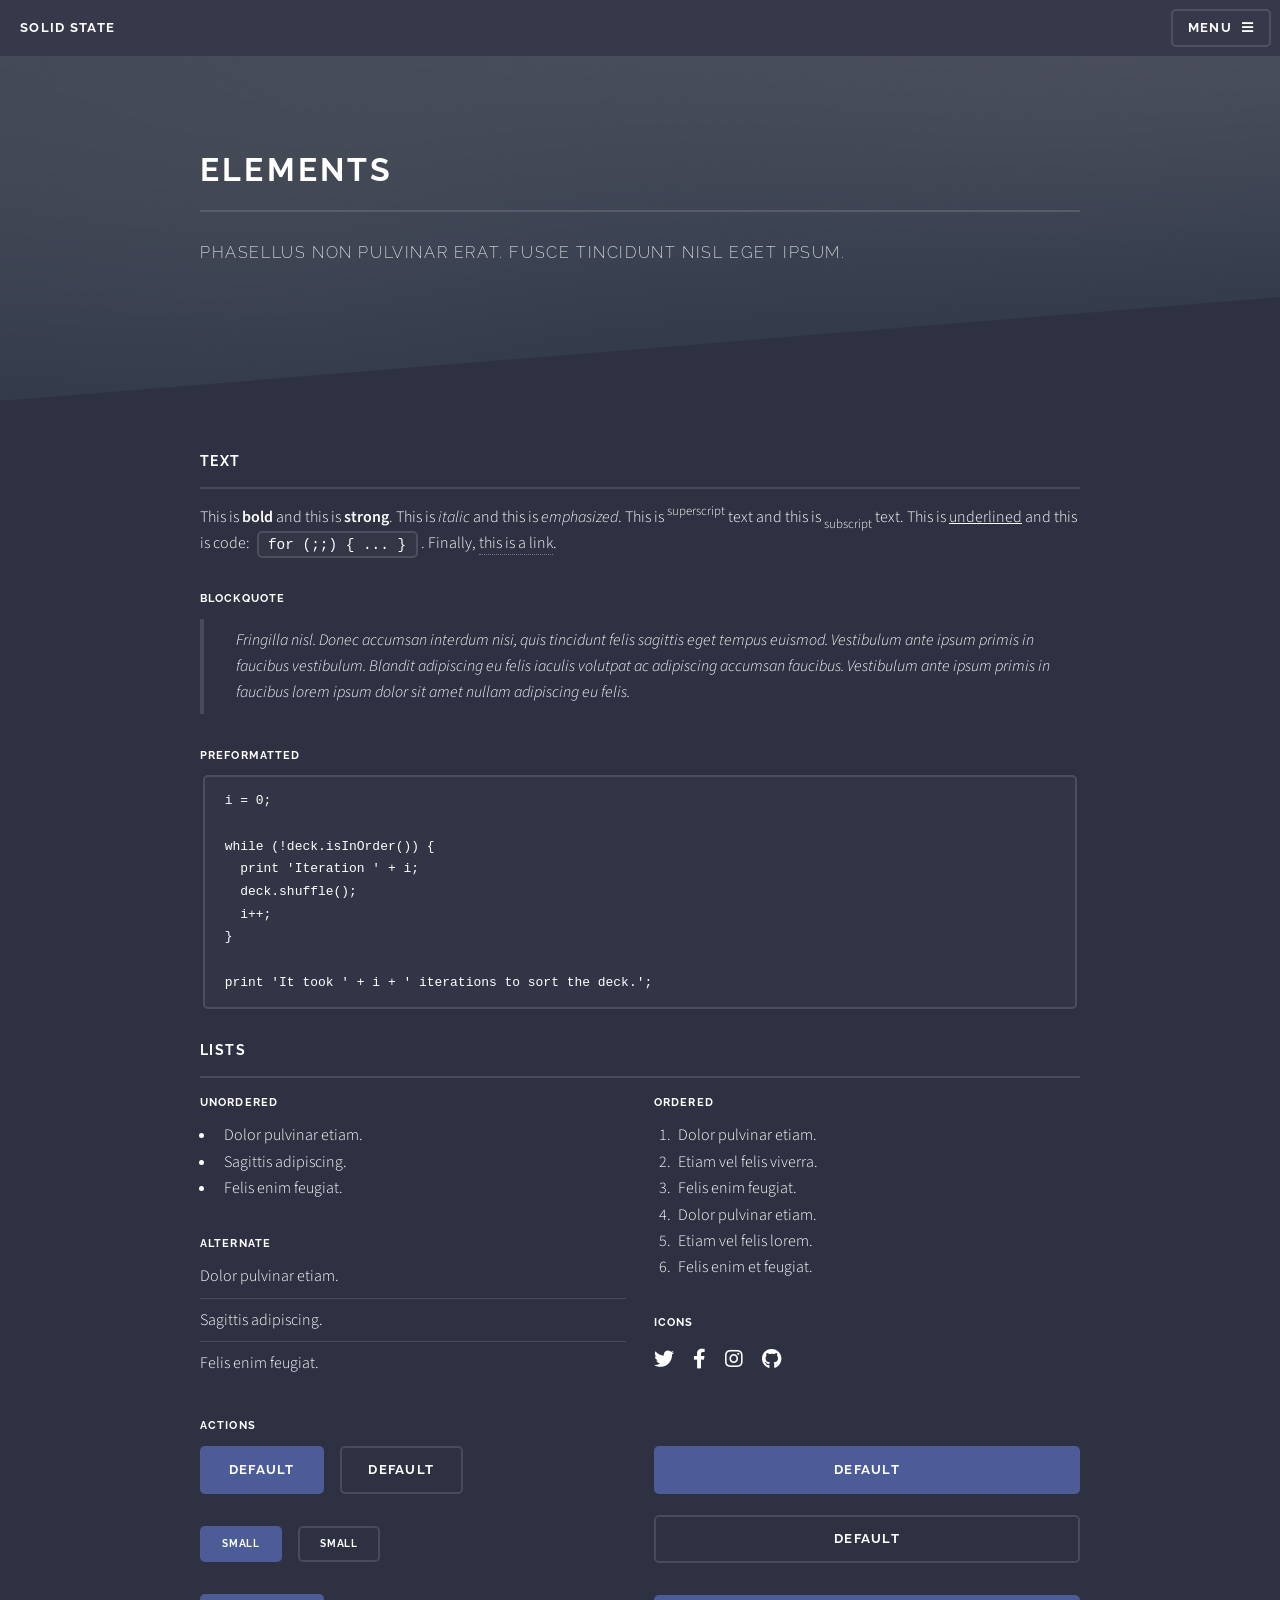
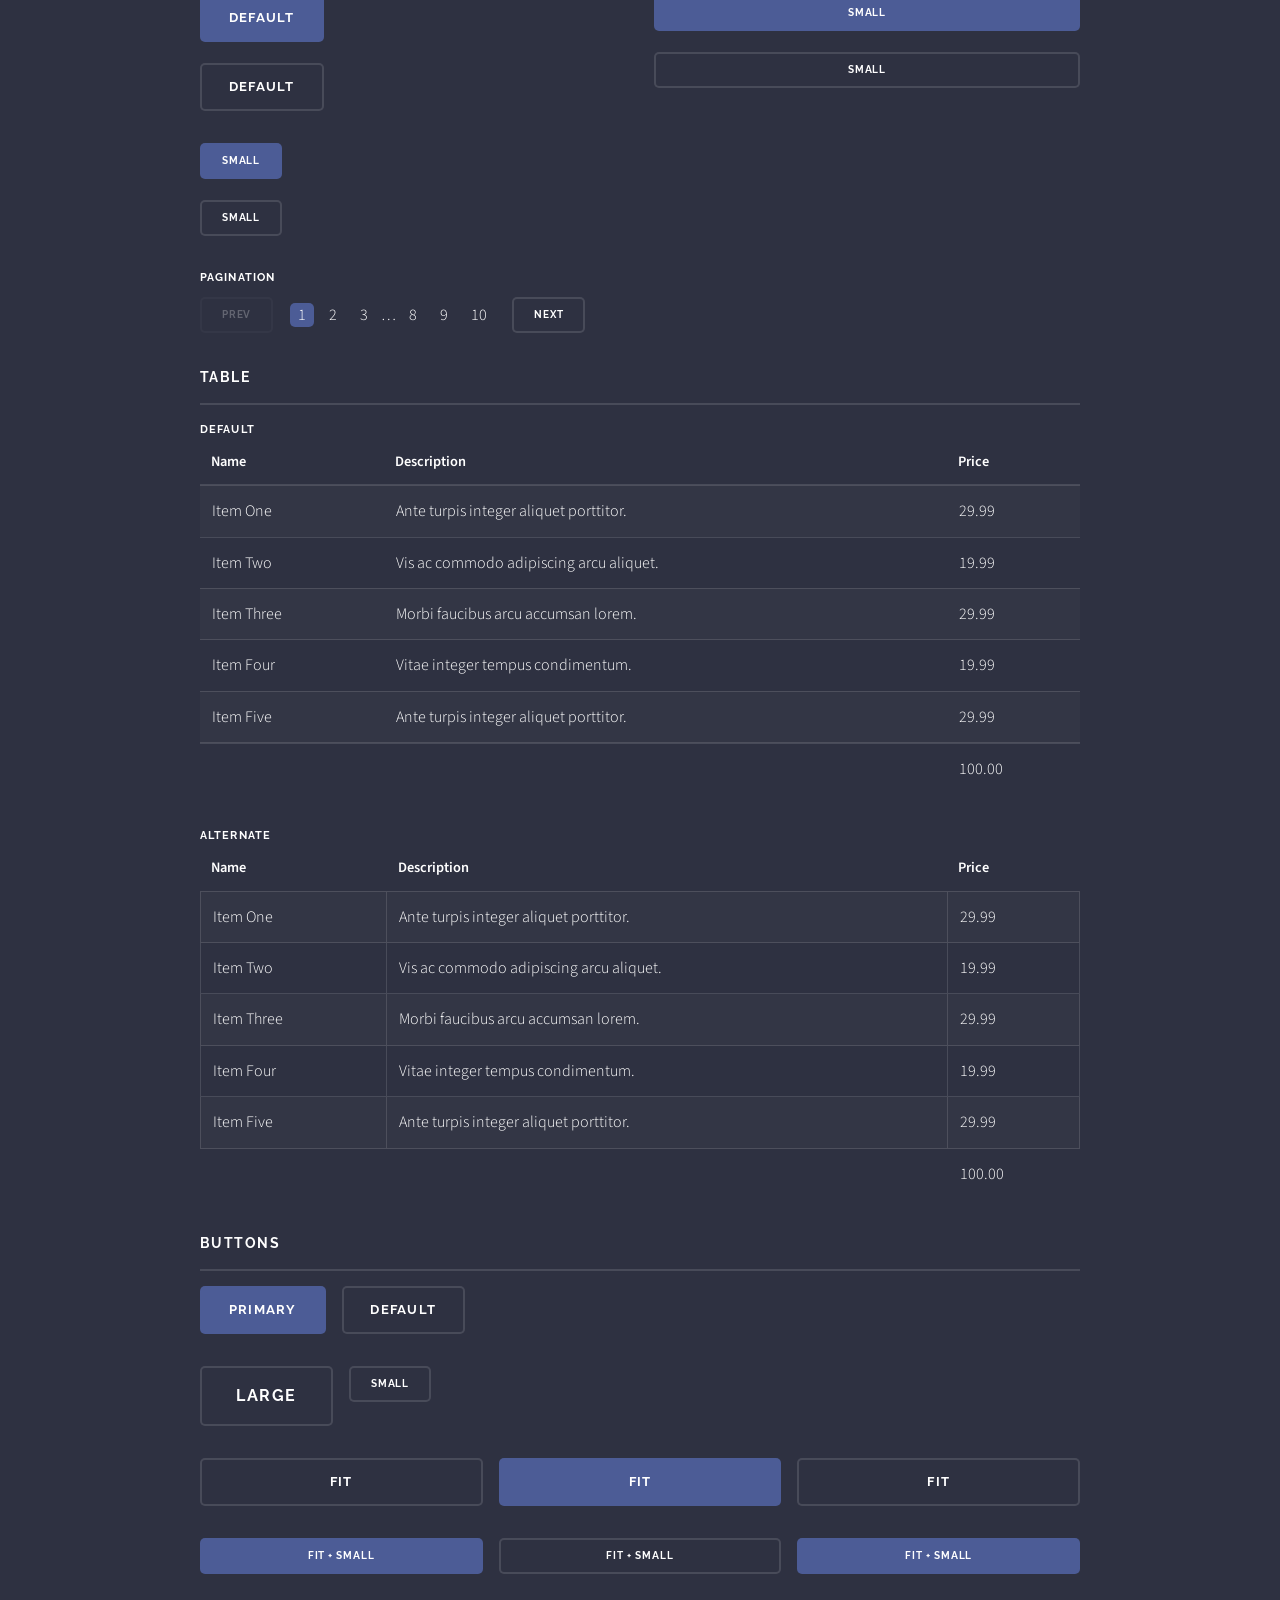
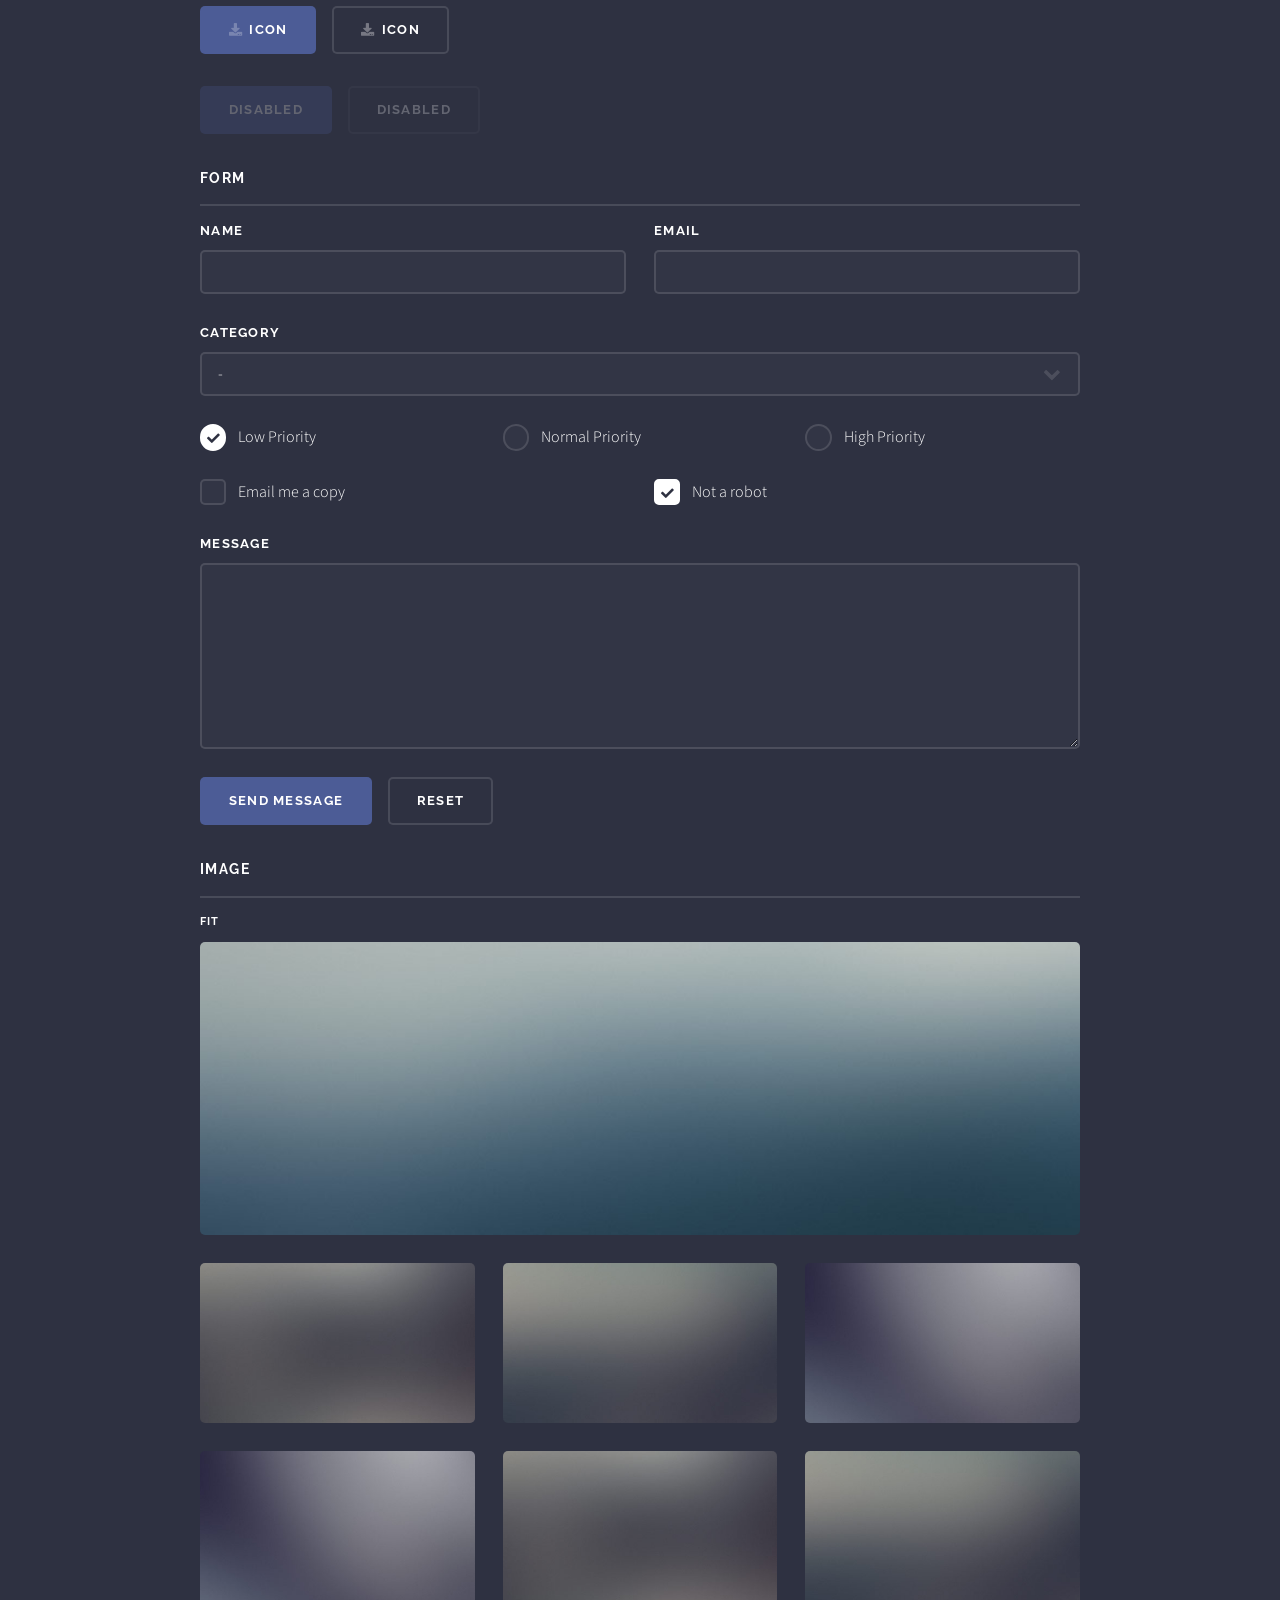
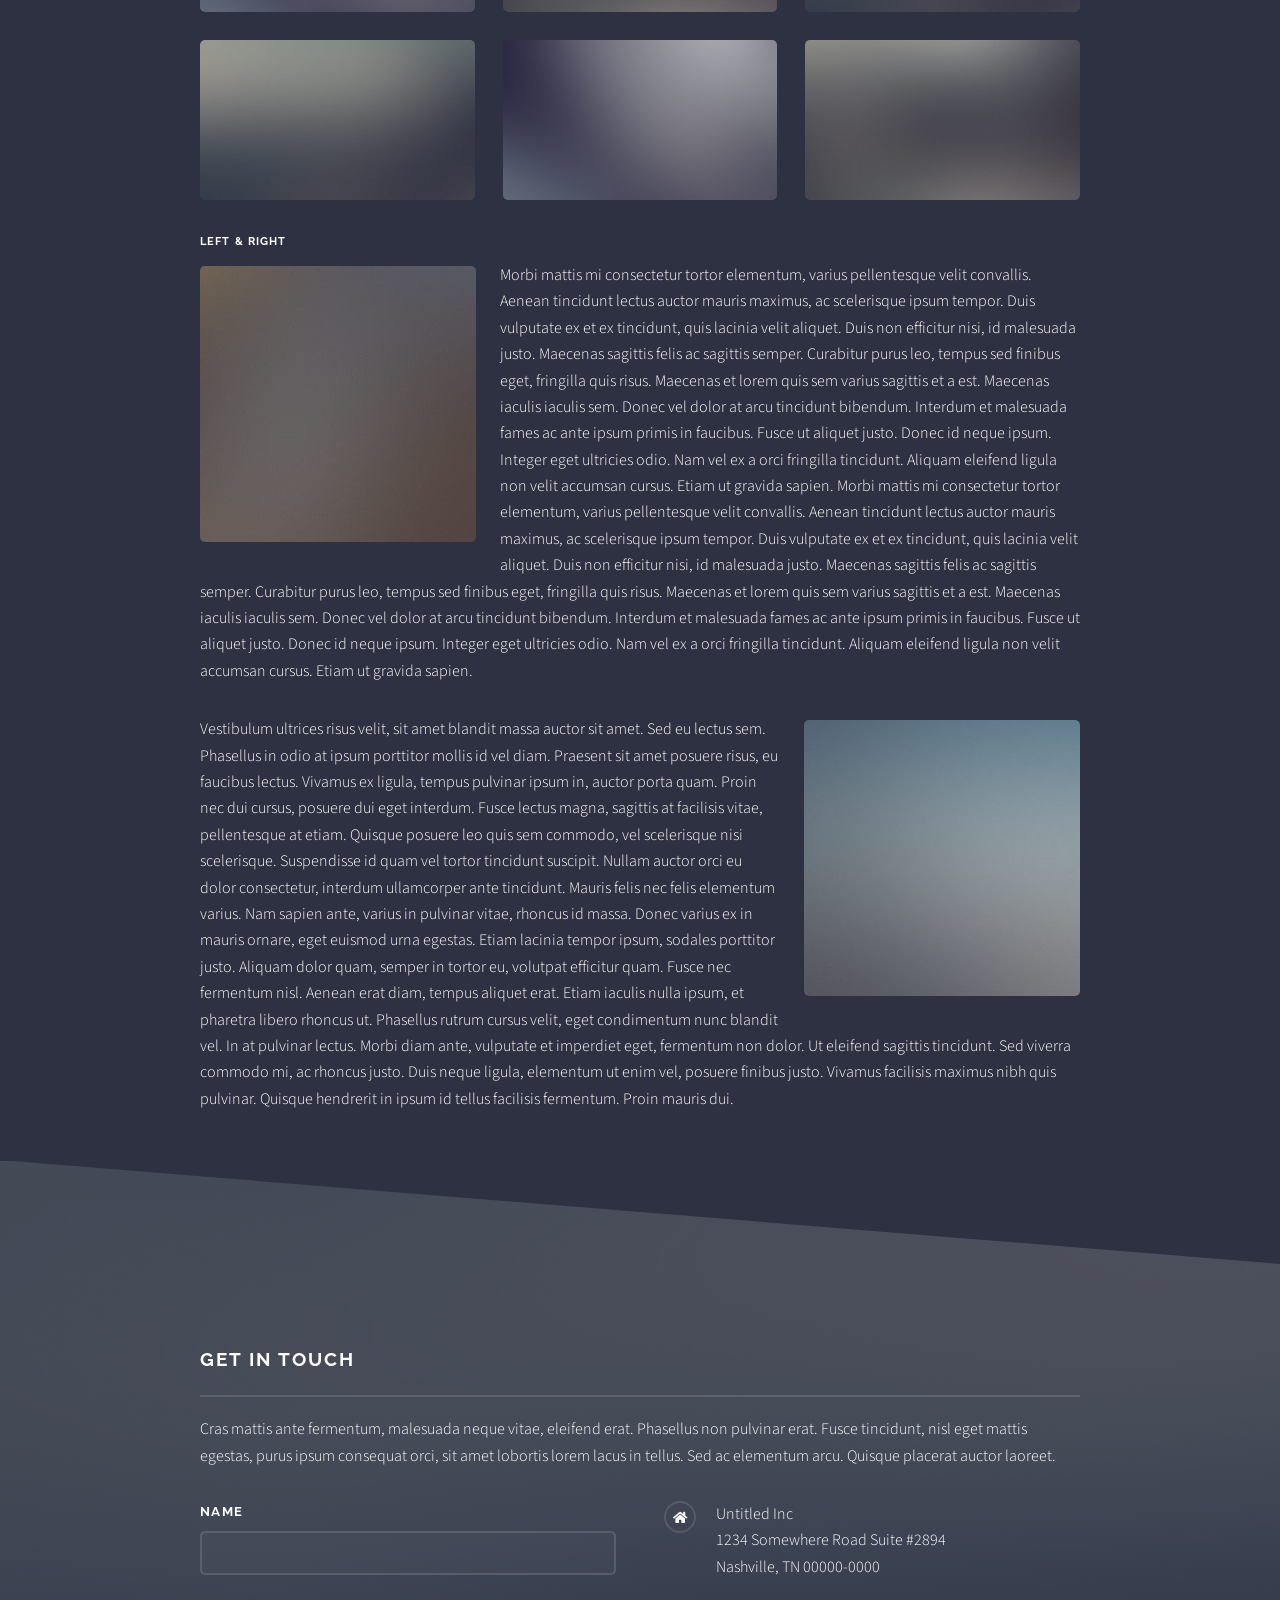
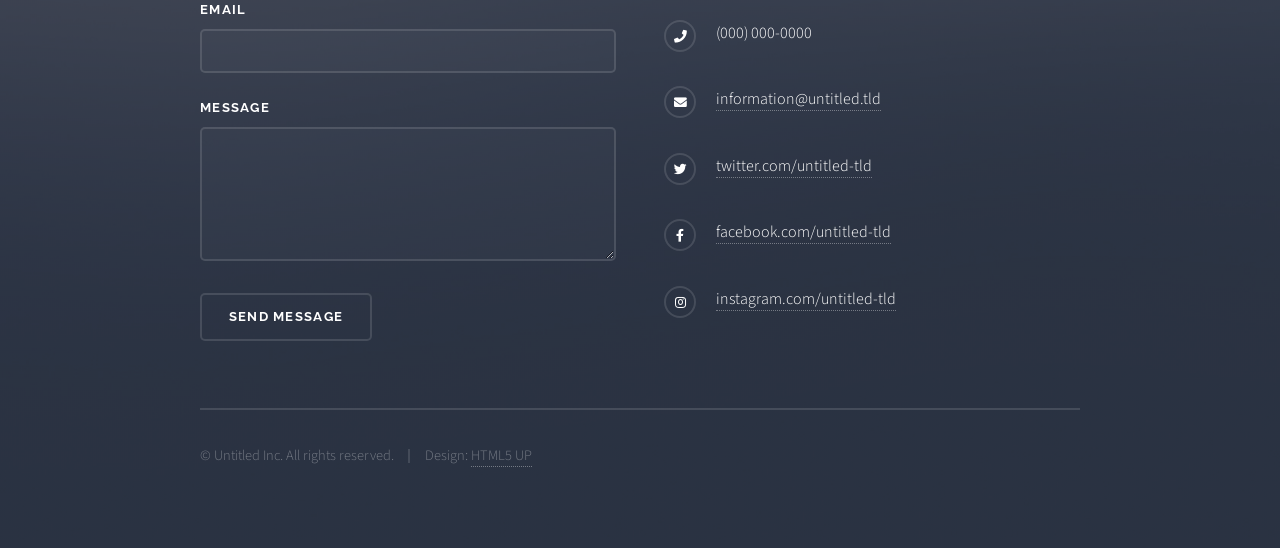
==== elements.html @ 35d27ebd "Initial commit: Adding portfolio website files" ====
<!DOCTYPE HTML>
<!--
	Solid State by HTML5 UP
	html5up.net | @ajlkn
	Free for personal and commercial use under the CCA 3.0 license (html5up.net/license)
-->
<html>
	<head>
		<title>Elements - Solid State by HTML5 UP</title>
		<meta charset="utf-8" />
		<meta name="viewport" content="width=device-width, initial-scale=1, user-scalable=no" />
		<link rel="stylesheet" href="assets/css/main.css" />
		<noscript><link rel="stylesheet" href="assets/css/noscript.css" /></noscript>
	</head>
	<body class="is-preload">

		<!-- Page Wrapper -->
			<div id="page-wrapper">

				<!-- Header -->
					<header id="header">
						<h1><a href="index.html">Solid State</a></h1>
						<nav>
							<a href="#menu">Menu</a>
						</nav>
					</header>

				<!-- Menu -->
					<nav id="menu">
						<div class="inner">
							<h2>Menu</h2>
							<ul class="links">
								<li><a href="index.html">Home</a></li>
								<li><a href="generic.html">Generic</a></li>
								<li><a href="elements.html">Elements</a></li>
								<li><a href="#">Log In</a></li>
								<li><a href="#">Sign Up</a></li>
							</ul>
							<a href="#" class="close">Close</a>
						</div>
					</nav>

				<!-- Wrapper -->
					<section id="wrapper">
						<header>
							<div class="inner">
								<h2>Elements</h2>
								<p>Phasellus non pulvinar erat. Fusce tincidunt nisl eget ipsum.</p>
							</div>
						</header>

						<!-- Content -->
							<div class="wrapper">
								<div class="inner">

									<section>
										<h3 class="major">Text</h3>
										<p>This is <b>bold</b> and this is <strong>strong</strong>. This is <i>italic</i> and this is <em>emphasized</em>.
										This is <sup>superscript</sup> text and this is <sub>subscript</sub> text.
										This is <u>underlined</u> and this is code: <code>for (;;) { ... }</code>. Finally, <a href="#">this is a link</a>.</p>
										<h4>Blockquote</h4>
										<blockquote>Fringilla nisl. Donec accumsan interdum nisi, quis tincidunt felis sagittis eget tempus euismod. Vestibulum ante ipsum primis in faucibus vestibulum. Blandit adipiscing eu felis iaculis volutpat ac adipiscing accumsan faucibus. Vestibulum ante ipsum primis in faucibus lorem ipsum dolor sit amet nullam adipiscing eu felis.</blockquote>
										<h4>Preformatted</h4>
										<pre><code>i = 0;

while (!deck.isInOrder()) {
  print 'Iteration ' + i;
  deck.shuffle();
  i++;
}

print 'It took ' + i + ' iterations to sort the deck.';</code></pre>
									</section>

									<section>
										<h3 class="major">Lists</h3>
										<div class="row">
											<div class="col-6 col-12-medium">
												<h4>Unordered</h4>
												<ul>
													<li>Dolor pulvinar etiam.</li>
													<li>Sagittis adipiscing.</li>
													<li>Felis enim feugiat.</li>
												</ul>
												<h4>Alternate</h4>
												<ul class="alt">
													<li>Dolor pulvinar etiam.</li>
													<li>Sagittis adipiscing.</li>
													<li>Felis enim feugiat.</li>
												</ul>
											</div>
											<div class="col-6 col-12-medium">
												<h4>Ordered</h4>
												<ol>
													<li>Dolor pulvinar etiam.</li>
													<li>Etiam vel felis viverra.</li>
													<li>Felis enim feugiat.</li>
													<li>Dolor pulvinar etiam.</li>
													<li>Etiam vel felis lorem.</li>
													<li>Felis enim et feugiat.</li>
												</ol>
												<h4>Icons</h4>
												<ul class="icons">
													<li><a href="#" class="icon brands fa-twitter"><span class="label">Twitter</span></a></li>
													<li><a href="#" class="icon brands fa-facebook-f"><span class="label">Facebook</span></a></li>
													<li><a href="#" class="icon brands fa-instagram"><span class="label">Instagram</span></a></li>
													<li><a href="#" class="icon brands fa-github"><span class="label">Github</span></a></li>
												</ul>
											</div>
										</div>
										<h4>Actions</h4>
										<div class="row">
											<div class="col-6 col-12-medium">
												<ul class="actions">
													<li><a href="#" class="button primary">Default</a></li>
													<li><a href="#" class="button">Default</a></li>
												</ul>
												<ul class="actions small">
													<li><a href="#" class="button primary small">Small</a></li>
													<li><a href="#" class="button small">Small</a></li>
												</ul>
												<ul class="actions stacked">
													<li><a href="#" class="button primary">Default</a></li>
													<li><a href="#" class="button">Default</a></li>
												</ul>
												<ul class="actions stacked small">
													<li><a href="#" class="button primary small">Small</a></li>
													<li><a href="#" class="button small">Small</a></li>
												</ul>
											</div>
											<div class="col-6 col-12-medium">
												<ul class="actions stacked">
													<li><a href="#" class="button primary fit">Default</a></li>
													<li><a href="#" class="button fit">Default</a></li>
												</ul>
												<ul class="actions stacked small">
													<li><a href="#" class="button primary small fit">Small</a></li>
													<li><a href="#" class="button small fit">Small</a></li>
												</ul>
											</div>
										</div>
										<h4>Pagination</h4>
										<ul class="pagination">
											<li><span class="button small disabled">Prev</span></li>
											<li><a href="#" class="page active">1</a></li>
											<li><a href="#" class="page">2</a></li>
											<li><a href="#" class="page">3</a></li>
											<li><span>&hellip;</span></li>
											<li><a href="#" class="page">8</a></li>
											<li><a href="#" class="page">9</a></li>
											<li><a href="#" class="page">10</a></li>
											<li><a href="#" class="button small">Next</a></li>
										</ul>
									</section>

									<section>
										<h3 class="major">Table</h3>
										<h4>Default</h4>
										<div class="table-wrapper">
											<table>
												<thead>
													<tr>
														<th>Name</th>
														<th>Description</th>
														<th>Price</th>
													</tr>
												</thead>
												<tbody>
													<tr>
														<td>Item One</td>
														<td>Ante turpis integer aliquet porttitor.</td>
														<td>29.99</td>
													</tr>
													<tr>
														<td>Item Two</td>
														<td>Vis ac commodo adipiscing arcu aliquet.</td>
														<td>19.99</td>
													</tr>
													<tr>
														<td>Item Three</td>
														<td> Morbi faucibus arcu accumsan lorem.</td>
														<td>29.99</td>
													</tr>
													<tr>
														<td>Item Four</td>
														<td>Vitae integer tempus condimentum.</td>
														<td>19.99</td>
													</tr>
													<tr>
														<td>Item Five</td>
														<td>Ante turpis integer aliquet porttitor.</td>
														<td>29.99</td>
													</tr>
												</tbody>
												<tfoot>
													<tr>
														<td colspan="2"></td>
														<td>100.00</td>
													</tr>
												</tfoot>
											</table>
										</div>

										<h4>Alternate</h4>
										<div class="table-wrapper">
											<table class="alt">
												<thead>
													<tr>
														<th>Name</th>
														<th>Description</th>
														<th>Price</th>
													</tr>
												</thead>
												<tbody>
													<tr>
														<td>Item One</td>
														<td>Ante turpis integer aliquet porttitor.</td>
														<td>29.99</td>
													</tr>
													<tr>
														<td>Item Two</td>
														<td>Vis ac commodo adipiscing arcu aliquet.</td>
														<td>19.99</td>
													</tr>
													<tr>
														<td>Item Three</td>
														<td> Morbi faucibus arcu accumsan lorem.</td>
														<td>29.99</td>
													</tr>
													<tr>
														<td>Item Four</td>
														<td>Vitae integer tempus condimentum.</td>
														<td>19.99</td>
													</tr>
													<tr>
														<td>Item Five</td>
														<td>Ante turpis integer aliquet porttitor.</td>
														<td>29.99</td>
													</tr>
												</tbody>
												<tfoot>
													<tr>
														<td colspan="2"></td>
														<td>100.00</td>
													</tr>
												</tfoot>
											</table>
										</div>
									</section>

									<section>
										<h3 class="major">Buttons</h3>
										<ul class="actions">
											<li><a href="#" class="button primary">Primary</a></li>
											<li><a href="#" class="button">Default</a></li>
										</ul>
										<ul class="actions">
											<li><a href="#" class="button large">Large</a></li>
											<li><a href="#" class="button small">Small</a></li>
										</ul>
										<ul class="actions fit">
											<li><a href="#" class="button fit">Fit</a></li>
											<li><a href="#" class="button primary fit">Fit</a></li>
											<li><a href="#" class="button fit">Fit</a></li>
										</ul>
										<ul class="actions fit small">
											<li><a href="#" class="button primary fit small">Fit + Small</a></li>
											<li><a href="#" class="button fit small">Fit + Small</a></li>
											<li><a href="#" class="button primary fit small">Fit + Small</a></li>
										</ul>
										<ul class="actions">
											<li><a href="#" class="button primary icon solid fa-download">Icon</a></li>
											<li><a href="#" class="button icon solid fa-download">Icon</a></li>
										</ul>
										<ul class="actions">
											<li><span class="button primary disabled">Disabled</span></li>
											<li><span class="button disabled">Disabled</span></li>
										</ul>
									</section>

									<section>
										<h3 class="major">Form</h3>
										<form method="post" action="#">
											<div class="row gtr-uniform">
												<div class="col-6 col-12-xsmall">
													<label for="demo-name">Name</label>
													<input type="text" name="demo-name" id="demo-name" value="" />
												</div>
												<div class="col-6 col-12-xsmall">
													<label for="demo-email">Email</label>
													<input type="email" name="demo-email" id="demo-email" value="" />
												</div>
												<div class="col-12">
													<label for="demo-category">Category</label>
													<select name="demo-category" id="demo-category">
														<option value="">-</option>
														<option value="1">Manufacturing</option>
														<option value="1">Shipping</option>
														<option value="1">Administration</option>
														<option value="1">Human Resources</option>
													</select>
												</div>
												<div class="col-4 col-12-small">
													<input type="radio" id="demo-priority-low" name="demo-priority" checked>
													<label for="demo-priority-low">Low Priority</label>
												</div>
												<div class="col-4 col-12-small">
													<input type="radio" id="demo-priority-normal" name="demo-priority">
													<label for="demo-priority-normal">Normal Priority</label>
												</div>
												<div class="col-4 col-12-small">
													<input type="radio" id="demo-priority-high" name="demo-priority">
													<label for="demo-priority-high">High Priority</label>
												</div>
												<div class="col-6 col-12-small">
													<input type="checkbox" id="demo-copy" name="demo-copy">
													<label for="demo-copy">Email me a copy</label>
												</div>
												<div class="col-6 col-12-small">
													<input type="checkbox" id="demo-human" name="demo-human" checked>
													<label for="demo-human">Not a robot</label>
												</div>
												<div class="col-12">
													<label for="demo-message">Message</label>
													<textarea name="demo-message" id="demo-message" rows="6"></textarea>
												</div>
												<div class="col-12">
													<ul class="actions">
														<li><input type="submit" value="Send Message" class="primary" /></li>
														<li><input type="reset" value="Reset" /></li>
													</ul>
												</div>
											</div>
										</form>
									</section>

									<section>
										<h3 class="major">Image</h3>
										<h4>Fit</h4>
										<div class="box alt">
											<div class="row gtr-uniform">
												<div class="col-12"><span class="image fit"><img src="images/pic08.jpg" alt="" /></span></div>
												<div class="col-4"><span class="image fit"><img src="images/pic05.jpg" alt="" /></span></div>
												<div class="col-4"><span class="image fit"><img src="images/pic06.jpg" alt="" /></span></div>
												<div class="col-4"><span class="image fit"><img src="images/pic07.jpg" alt="" /></span></div>
												<div class="col-4"><span class="image fit"><img src="images/pic07.jpg" alt="" /></span></div>
												<div class="col-4"><span class="image fit"><img src="images/pic05.jpg" alt="" /></span></div>
												<div class="col-4"><span class="image fit"><img src="images/pic06.jpg" alt="" /></span></div>
												<div class="col-4"><span class="image fit"><img src="images/pic06.jpg" alt="" /></span></div>
												<div class="col-4"><span class="image fit"><img src="images/pic07.jpg" alt="" /></span></div>
												<div class="col-4"><span class="image fit"><img src="images/pic05.jpg" alt="" /></span></div>
											</div>
										</div>
										<h4>Left &amp; Right</h4>
										<p><span class="image left"><img src="images/pic01.jpg" alt="" /></span>Morbi mattis mi consectetur tortor elementum, varius pellentesque velit convallis. Aenean tincidunt lectus auctor mauris maximus, ac scelerisque ipsum tempor. Duis vulputate ex et ex tincidunt, quis lacinia velit aliquet. Duis non efficitur nisi, id malesuada justo. Maecenas sagittis felis ac sagittis semper. Curabitur purus leo, tempus sed finibus eget, fringilla quis risus. Maecenas et lorem quis sem varius sagittis et a est. Maecenas iaculis iaculis sem. Donec vel dolor at arcu tincidunt bibendum. Interdum et malesuada fames ac ante ipsum primis in faucibus. Fusce ut aliquet justo. Donec id neque ipsum. Integer eget ultricies odio. Nam vel ex a orci fringilla tincidunt. Aliquam eleifend ligula non velit accumsan cursus. Etiam ut gravida sapien. Morbi mattis mi consectetur tortor elementum, varius pellentesque velit convallis. Aenean tincidunt lectus auctor mauris maximus, ac scelerisque ipsum tempor. Duis vulputate ex et ex tincidunt, quis lacinia velit aliquet. Duis non efficitur nisi, id malesuada justo. Maecenas sagittis felis ac sagittis semper. Curabitur purus leo, tempus sed finibus eget, fringilla quis risus. Maecenas et lorem quis sem varius sagittis et a est. Maecenas iaculis iaculis sem. Donec vel dolor at arcu tincidunt bibendum. Interdum et malesuada fames ac ante ipsum primis in faucibus. Fusce ut aliquet justo. Donec id neque ipsum. Integer eget ultricies odio. Nam vel ex a orci fringilla tincidunt. Aliquam eleifend ligula non velit accumsan cursus. Etiam ut gravida sapien.</p>
										<p><span class="image right"><img src="images/pic02.jpg" alt="" /></span>Vestibulum ultrices risus velit, sit amet blandit massa auctor sit amet. Sed eu lectus sem. Phasellus in odio at ipsum porttitor mollis id vel diam. Praesent sit amet posuere risus, eu faucibus lectus. Vivamus ex ligula, tempus pulvinar ipsum in, auctor porta quam. Proin nec dui cursus, posuere dui eget interdum. Fusce lectus magna, sagittis at facilisis vitae, pellentesque at etiam. Quisque posuere leo quis sem commodo, vel scelerisque nisi scelerisque. Suspendisse id quam vel tortor tincidunt suscipit. Nullam auctor orci eu dolor consectetur, interdum ullamcorper ante tincidunt. Mauris felis nec felis elementum varius. Nam sapien ante, varius in pulvinar vitae, rhoncus id massa. Donec varius ex in mauris ornare, eget euismod urna egestas. Etiam lacinia tempor ipsum, sodales porttitor justo. Aliquam dolor quam, semper in tortor eu, volutpat efficitur quam. Fusce nec fermentum nisl. Aenean erat diam, tempus aliquet erat. Etiam iaculis nulla ipsum, et pharetra libero rhoncus ut. Phasellus rutrum cursus velit, eget condimentum nunc blandit vel. In at pulvinar lectus. Morbi diam ante, vulputate et imperdiet eget, fermentum non dolor. Ut eleifend sagittis tincidunt. Sed viverra commodo mi, ac rhoncus justo. Duis neque ligula, elementum ut enim vel, posuere finibus justo. Vivamus facilisis maximus nibh quis pulvinar. Quisque hendrerit in ipsum id tellus facilisis fermentum. Proin mauris dui.</p>
									</section>

								</div>
							</div>

					</section>

				<!-- Footer -->
					<section id="footer">
						<div class="inner">
							<h2 class="major">Get in touch</h2>
							<p>Cras mattis ante fermentum, malesuada neque vitae, eleifend erat. Phasellus non pulvinar erat. Fusce tincidunt, nisl eget mattis egestas, purus ipsum consequat orci, sit amet lobortis lorem lacus in tellus. Sed ac elementum arcu. Quisque placerat auctor laoreet.</p>
							<form method="post" action="#">
								<div class="fields">
									<div class="field">
										<label for="name">Name</label>
										<input type="text" name="name" id="name" />
									</div>
									<div class="field">
										<label for="email">Email</label>
										<input type="email" name="email" id="email" />
									</div>
									<div class="field">
										<label for="message">Message</label>
										<textarea name="message" id="message" rows="4"></textarea>
									</div>
								</div>
								<ul class="actions">
									<li><input type="submit" value="Send Message" /></li>
								</ul>
							</form>
							<ul class="contact">
								<li class="icon solid fa-home">
									Untitled Inc<br />
									1234 Somewhere Road Suite #2894<br />
									Nashville, TN 00000-0000
								</li>
								<li class="icon solid fa-phone">(000) 000-0000</li>
								<li class="icon solid fa-envelope"><a href="#">information@untitled.tld</a></li>
								<li class="icon brands fa-twitter"><a href="#">twitter.com/untitled-tld</a></li>
								<li class="icon brands fa-facebook-f"><a href="#">facebook.com/untitled-tld</a></li>
								<li class="icon brands fa-instagram"><a href="#">instagram.com/untitled-tld</a></li>
							</ul>
							<ul class="copyright">
								<li>&copy; Untitled Inc. All rights reserved.</li><li>Design: <a href="http://html5up.net">HTML5 UP</a></li>
							</ul>
						</div>
					</section>

			</div>

		<!-- Scripts -->
			<script src="assets/js/jquery.min.js"></script>
			<script src="assets/js/jquery.scrollex.min.js"></script>
			<script src="assets/js/browser.min.js"></script>
			<script src="assets/js/breakpoints.min.js"></script>
			<script src="assets/js/util.js"></script>
			<script src="assets/js/main.js"></script>

	</body>
</html>
---- assets/css/main.css ----
@import url(fontawesome-all.min.css);
@import url("https://fonts.googleapis.com/css?family=Raleway:200,700|Source+Sans+Pro:300,600,300italic,600italic");

/*
	Solid State by HTML5 UP
	html5up.net | @ajlkn
	Free for personal and commercial use under the CCA 3.0 license (html5up.net/license)
*/

html, body, div, span, applet, object,
iframe, h1, h2, h3, h4, h5, h6, p, blockquote,
pre, a, abbr, acronym, address, big, cite,
code, del, dfn, em, img, ins, kbd, q, s, samp,
small, strike, strong, sub, sup, tt, var, b,
u, i, center, dl, dt, dd, ol, ul, li, fieldset,
form, label, legend, table, caption, tbody,
tfoot, thead, tr, th, td, article, aside,
canvas, details, embed, figure, figcaption,
footer, header, hgroup, menu, nav, output, ruby,
section, summary, time, mark, audio, video {
	margin: 0;
	padding: 0;
	border: 0;
	font-size: 100%;
	font: inherit;
	vertical-align: baseline;}

article, aside, details, figcaption, figure,
footer, header, hgroup, menu, nav, section {
	display: block;}

body {
	line-height: 1;
}

ol, ul {
	list-style: none;
}

blockquote, q {
	quotes: none;
}

	blockquote:before, blockquote:after, q:before, q:after {
		content: '';
		content: none;
	}

table {
	border-collapse: collapse;
	border-spacing: 0;
}

body {
	-webkit-text-size-adjust: none;
}

mark {
	background-color: transparent;
	color: inherit;
}

input::-moz-focus-inner {
	border: 0;
	padding: 0;
}

input, select, textarea {
	-moz-appearance: none;
	-webkit-appearance: none;
	-ms-appearance: none;
	appearance: none;
}

/* Basic */

	@-ms-viewport {
		width: device-width;
	}

	body {
		-ms-overflow-style: scrollbar;
	}

	@media screen and (max-width: 480px) {

		html, body {
			min-width: 320px;
		}

	}

	html {
		box-sizing: border-box;
	}

	*, *:before, *:after {
		box-sizing: inherit;
	}

	body {
		background-color: #2e3141;
		background-image: linear-gradient(to top, rgba(46, 49, 65, 0.8), rgba(46, 49, 65, 0.8)), url("../../images/bg.jpg");
		background-size: auto,
 cover;
		background-attachment: fixed,
 fixed;
		background-position: center,
 center;
	}

		body.is-preload *, body.is-preload *:before, body.is-preload *:after {
			-moz-animation: none !important;
			-webkit-animation: none !important;
			-ms-animation: none !important;
			animation: none !important;
			-moz-transition: none !important;
			-webkit-transition: none !important;
			-ms-transition: none !important;
			transition: none !important;
		}

/* Type */

	body, input, select, textarea {
		color: #ffffff;
		font-family: "Source Sans Pro", Helvetica, sans-serif;
		font-size: 16.5pt;
		font-weight: 300;
		line-height: 1.65;
	}

		@media screen and (max-width: 1680px) {

			body, input, select, textarea {
				font-size: 13pt;
			}

		}

		@media screen and (max-width: 1280px) {

			body, input, select, textarea {
				font-size: 12pt;
			}

		}

		@media screen and (max-width: 980px) {

			body, input, select, textarea {
				font-size: 12pt;
			}

		}

		@media screen and (max-width: 736px) {

			body, input, select, textarea {
				font-size: 12pt;
			}

		}

		@media screen and (max-width: 480px) {

			body, input, select, textarea {
				font-size: 12pt;
			}

		}

	a {
		-moz-transition: color 0.2s ease-in-out, border-bottom-color 0.2s ease-in-out;
		-webkit-transition: color 0.2s ease-in-out, border-bottom-color 0.2s ease-in-out;
		-ms-transition: color 0.2s ease-in-out, border-bottom-color 0.2s ease-in-out;
		transition: color 0.2s ease-in-out, border-bottom-color 0.2s ease-in-out;
		border-bottom: dotted 1px rgba(255, 255, 255, 0.35);
		color: #ffffff;
		text-decoration: none;
	}

		a:hover {
			border-bottom-color: transparent;
			color: #ffffff !important;
		}

		a.special:not(.button) {
			text-decoration: none;
			border-bottom: 0;
			display: block;
			font-family: Raleway, Helvetica, sans-serif;
			font-size: 0.8em;
			font-weight: 700;
			letter-spacing: 0.1em;
			margin: 0 0 2em 0;
			text-transform: uppercase;
		}

			a.special:not(.button):before {
				-moz-osx-font-smoothing: grayscale;
				-webkit-font-smoothing: antialiased;
				display: inline-block;
				font-style: normal;
				font-variant: normal;
				text-rendering: auto;
				line-height: 1;
				text-transform: none !important;
				font-family: 'Font Awesome 5 Free';
				font-weight: 900;
			}

			a.special:not(.button):before {
				-moz-transition: background-color 0.2s ease-in-out;
				-webkit-transition: background-color 0.2s ease-in-out;
				-ms-transition: background-color 0.2s ease-in-out;
				transition: background-color 0.2s ease-in-out;
				border-radius: 100%;
				border: solid 2px rgba(255, 255, 255, 0.125);
				content: '\f105';
				display: inline-block;
				font-size: 1.25em;
				height: 2em;
				line-height: 1.75em;
				margin-right: 0.85em;
				text-align: center;
				text-indent: 0.15em;
				vertical-align: middle;
				width: 2em;
			}

			a.special:not(.button):hover:before {
				background-color: rgba(255, 255, 255, 0.025);
			}

			a.special:not(.button):active:before {
				background-color: rgba(255, 255, 255, 0.075);
			}

	strong, b {
		color: #ffffff;
		font-weight: 600;
	}

	em, i {
		font-style: italic;
	}

	p {
		margin: 0 0 2em 0;
	}

	h1, h2, h3, h4, h5, h6 {
		color: #ffffff;
		font-family: Raleway, Helvetica, sans-serif;
		font-weight: 700;
		letter-spacing: 0.1em;
		margin: 0 0 1em 0;
		text-transform: uppercase;
	}

		h1 a, h2 a, h3 a, h4 a, h5 a, h6 a {
			color: inherit;
			text-decoration: none;
			border-bottom: 0;
		}

		h1 span, h2 span, h3 span, h4 span, h5 span, h6 span {
			font-weight: 200;
		}

		h1.major, h2.major, h3.major, h4.major, h5.major, h6.major {
			padding-bottom: 1em;
			border-bottom: solid 2px rgba(255, 255, 255, 0.125);
		}

	h2 {
		font-size: 1.2em;
	}

	h3 {
		font-size: 0.9em;
	}

	h4 {
		font-size: 0.7em;
	}

	h5 {
		font-size: 0.7em;
	}

	h6 {
		font-size: 0.7em;
	}

	@media screen and (max-width: 736px) {

		h2 {
			font-size: 1em;
		}

		h3 {
			font-size: 0.8em;
		}

	}

	sub {
		font-size: 0.8em;
		position: relative;
		top: 0.5em;
	}

	sup {
		font-size: 0.8em;
		position: relative;
		top: -0.5em;
	}

	blockquote {
		border-left: solid 4px rgba(255, 255, 255, 0.125);
		font-style: italic;
		margin: 0 0 2em 0;
		padding: 0.5em 0 0.5em 2em;
	}

	code {
		background: rgba(255, 255, 255, 0.025);
		border-radius: 5px;
		border: solid 2px rgba(255, 255, 255, 0.125);
		font-family: "Courier New", monospace;
		font-size: 0.9em;
		margin: 0 0.25em;
		padding: 0.25em 0.65em;
	}

	pre {
		-webkit-overflow-scrolling: touch;
		font-family: "Courier New", monospace;
		font-size: 0.9em;
		margin: 0 0 2em 0;
	}

		pre code {
			display: block;
			line-height: 1.75em;
			padding: 1em 1.5em;
			overflow-x: auto;
		}

	hr {
		border: 0;
		border-bottom: solid 2px rgba(255, 255, 255, 0.125);
		margin: 2.5em 0;
	}

		hr.major {
			margin: 4em 0;
		}

	.align-left {
		text-align: left;
	}

	.align-center {
		text-align: center;
	}

	.align-right {
		text-align: right;
	}

/* Row */

	.row {
		display: flex;
		flex-wrap: wrap;
		box-sizing: border-box;
		align-items: stretch;
	}

		.row > * {
			box-sizing: border-box;
		}

		.row.gtr-uniform > * > :last-child {
			margin-bottom: 0;
		}

		.row.aln-left {
			justify-content: flex-start;
		}

		.row.aln-center {
			justify-content: center;
		}

		.row.aln-right {
			justify-content: flex-end;
		}

		.row.aln-top {
			align-items: flex-start;
		}

		.row.aln-middle {
			align-items: center;
		}

		.row.aln-bottom {
			align-items: flex-end;
		}

		.row > .imp {
			order: -1;
		}

		.row > .col-1 {
			width: 8.33333%;
		}

		.row > .off-1 {
			margin-left: 8.33333%;
		}

		.row > .col-2 {
			width: 16.66667%;
		}

		.row > .off-2 {
			margin-left: 16.66667%;
		}

		.row > .col-3 {
			width: 25%;
		}

		.row > .off-3 {
			margin-left: 25%;
		}

		.row > .col-4 {
			width: 33.33333%;
		}

		.row > .off-4 {
			margin-left: 33.33333%;
		}

		.row > .col-5 {
			width: 41.66667%;
		}

		.row > .off-5 {
			margin-left: 41.66667%;
		}

		.row > .col-6 {
			width: 50%;
		}

		.row > .off-6 {
			margin-left: 50%;
		}

		.row > .col-7 {
			width: 58.33333%;
		}

		.row > .off-7 {
			margin-left: 58.33333%;
		}

		.row > .col-8 {
			width: 66.66667%;
		}

		.row > .off-8 {
			margin-left: 66.66667%;
		}

		.row > .col-9 {
			width: 75%;
		}

		.row > .off-9 {
			margin-left: 75%;
		}

		.row > .col-10 {
			width: 83.33333%;
		}

		.row > .off-10 {
			margin-left: 83.33333%;
		}

		.row > .col-11 {
			width: 91.66667%;
		}

		.row > .off-11 {
			margin-left: 91.66667%;
		}

		.row > .col-12 {
			width: 100%;
		}

		.row > .off-12 {
			margin-left: 100%;
		}

		.row.gtr-0 {
			margin-top: 0;
			margin-left: 0em;
		}

			.row.gtr-0 > * {
				padding: 0 0 0 0em;
			}

			.row.gtr-0.gtr-uniform {
				margin-top: 0em;
			}

				.row.gtr-0.gtr-uniform > * {
					padding-top: 0em;
				}

		.row.gtr-25 {
			margin-top: 0;
			margin-left: -0.4375em;
		}

			.row.gtr-25 > * {
				padding: 0 0 0 0.4375em;
			}

			.row.gtr-25.gtr-uniform {
				margin-top: -0.4375em;
			}

				.row.gtr-25.gtr-uniform > * {
					padding-top: 0.4375em;
				}

		.row.gtr-50 {
			margin-top: 0;
			margin-left: -0.875em;
		}

			.row.gtr-50 > * {
				padding: 0 0 0 0.875em;
			}

			.row.gtr-50.gtr-uniform {
				margin-top: -0.875em;
			}

				.row.gtr-50.gtr-uniform > * {
					padding-top: 0.875em;
				}

		.row {
			margin-top: 0;
			margin-left: -1.75em;
		}

			.row > * {
				padding: 0 0 0 1.75em;
			}

			.row.gtr-uniform {
				margin-top: -1.75em;
			}

				.row.gtr-uniform > * {
					padding-top: 1.75em;
				}

		.row.gtr-150 {
			margin-top: 0;
			margin-left: -2.625em;
		}

			.row.gtr-150 > * {
				padding: 0 0 0 2.625em;
			}

			.row.gtr-150.gtr-uniform {
				margin-top: -2.625em;
			}

				.row.gtr-150.gtr-uniform > * {
					padding-top: 2.625em;
				}

		.row.gtr-200 {
			margin-top: 0;
			margin-left: -3.5em;
		}

			.row.gtr-200 > * {
				padding: 0 0 0 3.5em;
			}

			.row.gtr-200.gtr-uniform {
				margin-top: -3.5em;
			}

				.row.gtr-200.gtr-uniform > * {
					padding-top: 3.5em;
				}

		@media screen and (max-width: 1680px) {

			.row {
				display: flex;
				flex-wrap: wrap;
				box-sizing: border-box;
				align-items: stretch;
			}

				.row > * {
					box-sizing: border-box;
				}

				.row.gtr-uniform > * > :last-child {
					margin-bottom: 0;
				}

				.row.aln-left {
					justify-content: flex-start;
				}

				.row.aln-center {
					justify-content: center;
				}

				.row.aln-right {
					justify-content: flex-end;
				}

				.row.aln-top {
					align-items: flex-start;
				}

				.row.aln-middle {
					align-items: center;
				}

				.row.aln-bottom {
					align-items: flex-end;
				}

				.row > .imp-xlarge {
					order: -1;
				}

				.row > .col-1-xlarge {
					width: 8.33333%;
				}

				.row > .off-1-xlarge {
					margin-left: 8.33333%;
				}

				.row > .col-2-xlarge {
					width: 16.66667%;
				}

				.row > .off-2-xlarge {
					margin-left: 16.66667%;
				}

				.row > .col-3-xlarge {
					width: 25%;
				}

				.row > .off-3-xlarge {
					margin-left: 25%;
				}

				.row > .col-4-xlarge {
					width: 33.33333%;
				}

				.row > .off-4-xlarge {
					margin-left: 33.33333%;
				}

				.row > .col-5-xlarge {
					width: 41.66667%;
				}

				.row > .off-5-xlarge {
					margin-left: 41.66667%;
				}

				.row > .col-6-xlarge {
					width: 50%;
				}

				.row > .off-6-xlarge {
					margin-left: 50%;
				}

				.row > .col-7-xlarge {
					width: 58.33333%;
				}

				.row > .off-7-xlarge {
					margin-left: 58.33333%;
				}

				.row > .col-8-xlarge {
					width: 66.66667%;
				}

				.row > .off-8-xlarge {
					margin-left: 66.66667%;
				}

				.row > .col-9-xlarge {
					width: 75%;
				}

				.row > .off-9-xlarge {
					margin-left: 75%;
				}

				.row > .col-10-xlarge {
					width: 83.33333%;
				}

				.row > .off-10-xlarge {
					margin-left: 83.33333%;
				}

				.row > .col-11-xlarge {
					width: 91.66667%;
				}

				.row > .off-11-xlarge {
					margin-left: 91.66667%;
				}

				.row > .col-12-xlarge {
					width: 100%;
				}

				.row > .off-12-xlarge {
					margin-left: 100%;
				}

				.row.gtr-0 {
					margin-top: 0;
					margin-left: 0em;
				}

					.row.gtr-0 > * {
						padding: 0 0 0 0em;
					}

					.row.gtr-0.gtr-uniform {
						margin-top: 0em;
					}

						.row.gtr-0.gtr-uniform > * {
							padding-top: 0em;
						}

				.row.gtr-25 {
					margin-top: 0;
					margin-left: -0.4375em;
				}

					.row.gtr-25 > * {
						padding: 0 0 0 0.4375em;
					}

					.row.gtr-25.gtr-uniform {
						margin-top: -0.4375em;
					}

						.row.gtr-25.gtr-uniform > * {
							padding-top: 0.4375em;
						}

				.row.gtr-50 {
					margin-top: 0;
					margin-left: -0.875em;
				}

					.row.gtr-50 > * {
						padding: 0 0 0 0.875em;
					}

					.row.gtr-50.gtr-uniform {
						margin-top: -0.875em;
					}

						.row.gtr-50.gtr-uniform > * {
							padding-top: 0.875em;
						}

				.row {
					margin-top: 0;
					margin-left: -1.75em;
				}

					.row > * {
						padding: 0 0 0 1.75em;
					}

					.row.gtr-uniform {
						margin-top: -1.75em;
					}

						.row.gtr-uniform > * {
							padding-top: 1.75em;
						}

				.row.gtr-150 {
					margin-top: 0;
					margin-left: -2.625em;
				}

					.row.gtr-150 > * {
						padding: 0 0 0 2.625em;
					}

					.row.gtr-150.gtr-uniform {
						margin-top: -2.625em;
					}

						.row.gtr-150.gtr-uniform > * {
							padding-top: 2.625em;
						}

				.row.gtr-200 {
					margin-top: 0;
					margin-left: -3.5em;
				}

					.row.gtr-200 > * {
						padding: 0 0 0 3.5em;
					}

					.row.gtr-200.gtr-uniform {
						margin-top: -3.5em;
					}

						.row.gtr-200.gtr-uniform > * {
							padding-top: 3.5em;
						}

		}

		@media screen and (max-width: 1280px) {

			.row {
				display: flex;
				flex-wrap: wrap;
				box-sizing: border-box;
				align-items: stretch;
			}

				.row > * {
					box-sizing: border-box;
				}

				.row.gtr-uniform > * > :last-child {
					margin-bottom: 0;
				}

				.row.aln-left {
					justify-content: flex-start;
				}

				.row.aln-center {
					justify-content: center;
				}

				.row.aln-right {
					justify-content: flex-end;
				}

				.row.aln-top {
					align-items: flex-start;
				}

				.row.aln-middle {
					align-items: center;
				}

				.row.aln-bottom {
					align-items: flex-end;
				}

				.row > .imp-large {
					order: -1;
				}

				.row > .col-1-large {
					width: 8.33333%;
				}

				.row > .off-1-large {
					margin-left: 8.33333%;
				}

				.row > .col-2-large {
					width: 16.66667%;
				}

				.row > .off-2-large {
					margin-left: 16.66667%;
				}

				.row > .col-3-large {
					width: 25%;
				}

				.row > .off-3-large {
					margin-left: 25%;
				}

				.row > .col-4-large {
					width: 33.33333%;
				}

				.row > .off-4-large {
					margin-left: 33.33333%;
				}

				.row > .col-5-large {
					width: 41.66667%;
				}

				.row > .off-5-large {
					margin-left: 41.66667%;
				}

				.row > .col-6-large {
					width: 50%;
				}

				.row > .off-6-large {
					margin-left: 50%;
				}

				.row > .col-7-large {
					width: 58.33333%;
				}

				.row > .off-7-large {
					margin-left: 58.33333%;
				}

				.row > .col-8-large {
					width: 66.66667%;
				}

				.row > .off-8-large {
					margin-left: 66.66667%;
				}

				.row > .col-9-large {
					width: 75%;
				}

				.row > .off-9-large {
					margin-left: 75%;
				}

				.row > .col-10-large {
					width: 83.33333%;
				}

				.row > .off-10-large {
					margin-left: 83.33333%;
				}

				.row > .col-11-large {
					width: 91.66667%;
				}

				.row > .off-11-large {
					margin-left: 91.66667%;
				}

				.row > .col-12-large {
					width: 100%;
				}

				.row > .off-12-large {
					margin-left: 100%;
				}

				.row.gtr-0 {
					margin-top: 0;
					margin-left: 0em;
				}

					.row.gtr-0 > * {
						padding: 0 0 0 0em;
					}

					.row.gtr-0.gtr-uniform {
						margin-top: 0em;
					}

						.row.gtr-0.gtr-uniform > * {
							padding-top: 0em;
						}

				.row.gtr-25 {
					margin-top: 0;
					margin-left: -0.4375em;
				}

					.row.gtr-25 > * {
						padding: 0 0 0 0.4375em;
					}

					.row.gtr-25.gtr-uniform {
						margin-top: -0.4375em;
					}

						.row.gtr-25.gtr-uniform > * {
							padding-top: 0.4375em;
						}

				.row.gtr-50 {
					margin-top: 0;
					margin-left: -0.875em;
				}

					.row.gtr-50 > * {
						padding: 0 0 0 0.875em;
					}

					.row.gtr-50.gtr-uniform {
						margin-top: -0.875em;
					}

						.row.gtr-50.gtr-uniform > * {
							padding-top: 0.875em;
						}

				.row {
					margin-top: 0;
					margin-left: -1.75em;
				}

					.row > * {
						padding: 0 0 0 1.75em;
					}

					.row.gtr-uniform {
						margin-top: -1.75em;
					}

						.row.gtr-uniform > * {
							padding-top: 1.75em;
						}

				.row.gtr-150 {
					margin-top: 0;
					margin-left: -2.625em;
				}

					.row.gtr-150 > * {
						padding: 0 0 0 2.625em;
					}

					.row.gtr-150.gtr-uniform {
						margin-top: -2.625em;
					}

						.row.gtr-150.gtr-uniform > * {
							padding-top: 2.625em;
						}

				.row.gtr-200 {
					margin-top: 0;
					margin-left: -3.5em;
				}

					.row.gtr-200 > * {
						padding: 0 0 0 3.5em;
					}

					.row.gtr-200.gtr-uniform {
						margin-top: -3.5em;
					}

						.row.gtr-200.gtr-uniform > * {
							padding-top: 3.5em;
						}

		}

		@media screen and (max-width: 980px) {

			.row {
				display: flex;
				flex-wrap: wrap;
				box-sizing: border-box;
				align-items: stretch;
			}

				.row > * {
					box-sizing: border-box;
				}

				.row.gtr-uniform > * > :last-child {
					margin-bottom: 0;
				}

				.row.aln-left {
					justify-content: flex-start;
				}

				.row.aln-center {
					justify-content: center;
				}

				.row.aln-right {
					justify-content: flex-end;
				}

				.row.aln-top {
					align-items: flex-start;
				}

				.row.aln-middle {
					align-items: center;
				}

				.row.aln-bottom {
					align-items: flex-end;
				}

				.row > .imp-medium {
					order: -1;
				}

				.row > .col-1-medium {
					width: 8.33333%;
				}

				.row > .off-1-medium {
					margin-left: 8.33333%;
				}

				.row > .col-2-medium {
					width: 16.66667%;
				}

				.row > .off-2-medium {
					margin-left: 16.66667%;
				}

				.row > .col-3-medium {
					width: 25%;
				}

				.row > .off-3-medium {
					margin-left: 25%;
				}

				.row > .col-4-medium {
					width: 33.33333%;
				}

				.row > .off-4-medium {
					margin-left: 33.33333%;
				}

				.row > .col-5-medium {
					width: 41.66667%;
				}

				.row > .off-5-medium {
					margin-left: 41.66667%;
				}

				.row > .col-6-medium {
					width: 50%;
				}

				.row > .off-6-medium {
					margin-left: 50%;
				}

				.row > .col-7-medium {
					width: 58.33333%;
				}

				.row > .off-7-medium {
					margin-left: 58.33333%;
				}

				.row > .col-8-medium {
					width: 66.66667%;
				}

				.row > .off-8-medium {
					margin-left: 66.66667%;
				}

				.row > .col-9-medium {
					width: 75%;
				}

				.row > .off-9-medium {
					margin-left: 75%;
				}

				.row > .col-10-medium {
					width: 83.33333%;
				}

				.row > .off-10-medium {
					margin-left: 83.33333%;
				}

				.row > .col-11-medium {
					width: 91.66667%;
				}

				.row > .off-11-medium {
					margin-left: 91.66667%;
				}

				.row > .col-12-medium {
					width: 100%;
				}

				.row > .off-12-medium {
					margin-left: 100%;
				}

				.row.gtr-0 {
					margin-top: 0;
					margin-left: 0em;
				}

					.row.gtr-0 > * {
						padding: 0 0 0 0em;
					}

					.row.gtr-0.gtr-uniform {
						margin-top: 0em;
					}

						.row.gtr-0.gtr-uniform > * {
							padding-top: 0em;
						}

				.row.gtr-25 {
					margin-top: 0;
					margin-left: -0.4375em;
				}

					.row.gtr-25 > * {
						padding: 0 0 0 0.4375em;
					}

					.row.gtr-25.gtr-uniform {
						margin-top: -0.4375em;
					}

						.row.gtr-25.gtr-uniform > * {
							padding-top: 0.4375em;
						}

				.row.gtr-50 {
					margin-top: 0;
					margin-left: -0.875em;
				}

					.row.gtr-50 > * {
						padding: 0 0 0 0.875em;
					}

					.row.gtr-50.gtr-uniform {
						margin-top: -0.875em;
					}

						.row.gtr-50.gtr-uniform > * {
							padding-top: 0.875em;
						}

				.row {
					margin-top: 0;
					margin-left: -1.75em;
				}

					.row > * {
						padding: 0 0 0 1.75em;
					}

					.row.gtr-uniform {
						margin-top: -1.75em;
					}

						.row.gtr-uniform > * {
							padding-top: 1.75em;
						}

				.row.gtr-150 {
					margin-top: 0;
					margin-left: -2.625em;
				}

					.row.gtr-150 > * {
						padding: 0 0 0 2.625em;
					}

					.row.gtr-150.gtr-uniform {
						margin-top: -2.625em;
					}

						.row.gtr-150.gtr-uniform > * {
							padding-top: 2.625em;
						}

				.row.gtr-200 {
					margin-top: 0;
					margin-left: -3.5em;
				}

					.row.gtr-200 > * {
						padding: 0 0 0 3.5em;
					}

					.row.gtr-200.gtr-uniform {
						margin-top: -3.5em;
					}

						.row.gtr-200.gtr-uniform > * {
							padding-top: 3.5em;
						}

		}

		@media screen and (max-width: 736px) {

			.row {
				display: flex;
				flex-wrap: wrap;
				box-sizing: border-box;
				align-items: stretch;
			}

				.row > * {
					box-sizing: border-box;
				}

				.row.gtr-uniform > * > :last-child {
					margin-bottom: 0;
				}

				.row.aln-left {
					justify-content: flex-start;
				}

				.row.aln-center {
					justify-content: center;
				}

				.row.aln-right {
					justify-content: flex-end;
				}

				.row.aln-top {
					align-items: flex-start;
				}

				.row.aln-middle {
					align-items: center;
				}

				.row.aln-bottom {
					align-items: flex-end;
				}

				.row > .imp-small {
					order: -1;
				}

				.row > .col-1-small {
					width: 8.33333%;
				}

				.row > .off-1-small {
					margin-left: 8.33333%;
				}

				.row > .col-2-small {
					width: 16.66667%;
				}

				.row > .off-2-small {
					margin-left: 16.66667%;
				}

				.row > .col-3-small {
					width: 25%;
				}

				.row > .off-3-small {
					margin-left: 25%;
				}

				.row > .col-4-small {
					width: 33.33333%;
				}

				.row > .off-4-small {
					margin-left: 33.33333%;
				}

				.row > .col-5-small {
					width: 41.66667%;
				}

				.row > .off-5-small {
					margin-left: 41.66667%;
				}

				.row > .col-6-small {
					width: 50%;
				}

				.row > .off-6-small {
					margin-left: 50%;
				}

				.row > .col-7-small {
					width: 58.33333%;
				}

				.row > .off-7-small {
					margin-left: 58.33333%;
				}

				.row > .col-8-small {
					width: 66.66667%;
				}

				.row > .off-8-small {
					margin-left: 66.66667%;
				}

				.row > .col-9-small {
					width: 75%;
				}

				.row > .off-9-small {
					margin-left: 75%;
				}

				.row > .col-10-small {
					width: 83.33333%;
				}

				.row > .off-10-small {
					margin-left: 83.33333%;
				}

				.row > .col-11-small {
					width: 91.66667%;
				}

				.row > .off-11-small {
					margin-left: 91.66667%;
				}

				.row > .col-12-small {
					width: 100%;
				}

				.row > .off-12-small {
					margin-left: 100%;
				}

				.row.gtr-0 {
					margin-top: 0;
					margin-left: 0em;
				}

					.row.gtr-0 > * {
						padding: 0 0 0 0em;
					}

					.row.gtr-0.gtr-uniform {
						margin-top: 0em;
					}

						.row.gtr-0.gtr-uniform > * {
							padding-top: 0em;
						}

				.row.gtr-25 {
					margin-top: 0;
					margin-left: -0.3125em;
				}

					.row.gtr-25 > * {
						padding: 0 0 0 0.3125em;
					}

					.row.gtr-25.gtr-uniform {
						margin-top: -0.3125em;
					}

						.row.gtr-25.gtr-uniform > * {
							padding-top: 0.3125em;
						}

				.row.gtr-50 {
					margin-top: 0;
					margin-left: -0.625em;
				}

					.row.gtr-50 > * {
						padding: 0 0 0 0.625em;
					}

					.row.gtr-50.gtr-uniform {
						margin-top: -0.625em;
					}

						.row.gtr-50.gtr-uniform > * {
							padding-top: 0.625em;
						}

				.row {
					margin-top: 0;
					margin-left: -1.25em;
				}

					.row > * {
						padding: 0 0 0 1.25em;
					}

					.row.gtr-uniform {
						margin-top: -1.25em;
					}

						.row.gtr-uniform > * {
							padding-top: 1.25em;
						}

				.row.gtr-150 {
					margin-top: 0;
					margin-left: -1.875em;
				}

					.row.gtr-150 > * {
						padding: 0 0 0 1.875em;
					}

					.row.gtr-150.gtr-uniform {
						margin-top: -1.875em;
					}

						.row.gtr-150.gtr-uniform > * {
							padding-top: 1.875em;
						}

				.row.gtr-200 {
					margin-top: 0;
					margin-left: -2.5em;
				}

					.row.gtr-200 > * {
						padding: 0 0 0 2.5em;
					}

					.row.gtr-200.gtr-uniform {
						margin-top: -2.5em;
					}

						.row.gtr-200.gtr-uniform > * {
							padding-top: 2.5em;
						}

		}

		@media screen and (max-width: 480px) {

			.row {
				display: flex;
				flex-wrap: wrap;
				box-sizing: border-box;
				align-items: stretch;
			}

				.row > * {
					box-sizing: border-box;
				}

				.row.gtr-uniform > * > :last-child {
					margin-bottom: 0;
				}

				.row.aln-left {
					justify-content: flex-start;
				}

				.row.aln-center {
					justify-content: center;
				}

				.row.aln-right {
					justify-content: flex-end;
				}

				.row.aln-top {
					align-items: flex-start;
				}

				.row.aln-middle {
					align-items: center;
				}

				.row.aln-bottom {
					align-items: flex-end;
				}

				.row > .imp-xsmall {
					order: -1;
				}

				.row > .col-1-xsmall {
					width: 8.33333%;
				}

				.row > .off-1-xsmall {
					margin-left: 8.33333%;
				}

				.row > .col-2-xsmall {
					width: 16.66667%;
				}

				.row > .off-2-xsmall {
					margin-left: 16.66667%;
				}

				.row > .col-3-xsmall {
					width: 25%;
				}

				.row > .off-3-xsmall {
					margin-left: 25%;
				}

				.row > .col-4-xsmall {
					width: 33.33333%;
				}

				.row > .off-4-xsmall {
					margin-left: 33.33333%;
				}

				.row > .col-5-xsmall {
					width: 41.66667%;
				}

				.row > .off-5-xsmall {
					margin-left: 41.66667%;
				}

				.row > .col-6-xsmall {
					width: 50%;
				}

				.row > .off-6-xsmall {
					margin-left: 50%;
				}

				.row > .col-7-xsmall {
					width: 58.33333%;
				}

				.row > .off-7-xsmall {
					margin-left: 58.33333%;
				}

				.row > .col-8-xsmall {
					width: 66.66667%;
				}

				.row > .off-8-xsmall {
					margin-left: 66.66667%;
				}

				.row > .col-9-xsmall {
					width: 75%;
				}

				.row > .off-9-xsmall {
					margin-left: 75%;
				}

				.row > .col-10-xsmall {
					width: 83.33333%;
				}

				.row > .off-10-xsmall {
					margin-left: 83.33333%;
				}

				.row > .col-11-xsmall {
					width: 91.66667%;
				}

				.row > .off-11-xsmall {
					margin-left: 91.66667%;
				}

				.row > .col-12-xsmall {
					width: 100%;
				}

				.row > .off-12-xsmall {
					margin-left: 100%;
				}

				.row.gtr-0 {
					margin-top: 0;
					margin-left: 0em;
				}

					.row.gtr-0 > * {
						padding: 0 0 0 0em;
					}

					.row.gtr-0.gtr-uniform {
						margin-top: 0em;
					}

						.row.gtr-0.gtr-uniform > * {
							padding-top: 0em;
						}

				.row.gtr-25 {
					margin-top: 0;
					margin-left: -0.3125em;
				}

					.row.gtr-25 > * {
						padding: 0 0 0 0.3125em;
					}

					.row.gtr-25.gtr-uniform {
						margin-top: -0.3125em;
					}

						.row.gtr-25.gtr-uniform > * {
							padding-top: 0.3125em;
						}

				.row.gtr-50 {
					margin-top: 0;
					margin-left: -0.625em;
				}

					.row.gtr-50 > * {
						padding: 0 0 0 0.625em;
					}

					.row.gtr-50.gtr-uniform {
						margin-top: -0.625em;
					}

						.row.gtr-50.gtr-uniform > * {
							padding-top: 0.625em;
						}

				.row {
					margin-top: 0;
					margin-left: -1.25em;
				}

					.row > * {
						padding: 0 0 0 1.25em;
					}

					.row.gtr-uniform {
						margin-top: -1.25em;
					}

						.row.gtr-uniform > * {
							padding-top: 1.25em;
						}

				.row.gtr-150 {
					margin-top: 0;
					margin-left: -1.875em;
				}

					.row.gtr-150 > * {
						padding: 0 0 0 1.875em;
					}

					.row.gtr-150.gtr-uniform {
						margin-top: -1.875em;
					}

						.row.gtr-150.gtr-uniform > * {
							padding-top: 1.875em;
						}

				.row.gtr-200 {
					margin-top: 0;
					margin-left: -2.5em;
				}

					.row.gtr-200 > * {
						padding: 0 0 0 2.5em;
					}

					.row.gtr-200.gtr-uniform {
						margin-top: -2.5em;
					}

						.row.gtr-200.gtr-uniform > * {
							padding-top: 2.5em;
						}

		}

		@media screen and (max-width: 360px) {

			.row {
				display: flex;
				flex-wrap: wrap;
				box-sizing: border-box;
				align-items: stretch;
			}

				.row > * {
					box-sizing: border-box;
				}

				.row.gtr-uniform > * > :last-child {
					margin-bottom: 0;
				}

				.row.aln-left {
					justify-content: flex-start;
				}

				.row.aln-center {
					justify-content: center;
				}

				.row.aln-right {
					justify-content: flex-end;
				}

				.row.aln-top {
					align-items: flex-start;
				}

				.row.aln-middle {
					align-items: center;
				}

				.row.aln-bottom {
					align-items: flex-end;
				}

				.row > .imp-xxsmall {
					order: -1;
				}

				.row > .col-1-xxsmall {
					width: 8.33333%;
				}

				.row > .off-1-xxsmall {
					margin-left: 8.33333%;
				}

				.row > .col-2-xxsmall {
					width: 16.66667%;
				}

				.row > .off-2-xxsmall {
					margin-left: 16.66667%;
				}

				.row > .col-3-xxsmall {
					width: 25%;
				}

				.row > .off-3-xxsmall {
					margin-left: 25%;
				}

				.row > .col-4-xxsmall {
					width: 33.33333%;
				}

				.row > .off-4-xxsmall {
					margin-left: 33.33333%;
				}

				.row > .col-5-xxsmall {
					width: 41.66667%;
				}

				.row > .off-5-xxsmall {
					margin-left: 41.66667%;
				}

				.row > .col-6-xxsmall {
					width: 50%;
				}

				.row > .off-6-xxsmall {
					margin-left: 50%;
				}

				.row > .col-7-xxsmall {
					width: 58.33333%;
				}

				.row > .off-7-xxsmall {
					margin-left: 58.33333%;
				}

				.row > .col-8-xxsmall {
					width: 66.66667%;
				}

				.row > .off-8-xxsmall {
					margin-left: 66.66667%;
				}

				.row > .col-9-xxsmall {
					width: 75%;
				}

				.row > .off-9-xxsmall {
					margin-left: 75%;
				}

				.row > .col-10-xxsmall {
					width: 83.33333%;
				}

				.row > .off-10-xxsmall {
					margin-left: 83.33333%;
				}

				.row > .col-11-xxsmall {
					width: 91.66667%;
				}

				.row > .off-11-xxsmall {
					margin-left: 91.66667%;
				}

				.row > .col-12-xxsmall {
					width: 100%;
				}

				.row > .off-12-xxsmall {
					margin-left: 100%;
				}

				.row.gtr-0 {
					margin-top: 0;
					margin-left: 0em;
				}

					.row.gtr-0 > * {
						padding: 0 0 0 0em;
					}

					.row.gtr-0.gtr-uniform {
						margin-top: 0em;
					}

						.row.gtr-0.gtr-uniform > * {
							padding-top: 0em;
						}

				.row.gtr-25 {
					margin-top: 0;
					margin-left: -0.3125em;
				}

					.row.gtr-25 > * {
						padding: 0 0 0 0.3125em;
					}

					.row.gtr-25.gtr-uniform {
						margin-top: -0.3125em;
					}

						.row.gtr-25.gtr-uniform > * {
							padding-top: 0.3125em;
						}

				.row.gtr-50 {
					margin-top: 0;
					margin-left: -0.625em;
				}

					.row.gtr-50 > * {
						padding: 0 0 0 0.625em;
					}

					.row.gtr-50.gtr-uniform {
						margin-top: -0.625em;
					}

						.row.gtr-50.gtr-uniform > * {
							padding-top: 0.625em;
						}

				.row {
					margin-top: 0;
					margin-left: -1.25em;
				}

					.row > * {
						padding: 0 0 0 1.25em;
					}

					.row.gtr-uniform {
						margin-top: -1.25em;
					}

						.row.gtr-uniform > * {
							padding-top: 1.25em;
						}

				.row.gtr-150 {
					margin-top: 0;
					margin-left: -1.875em;
				}

					.row.gtr-150 > * {
						padding: 0 0 0 1.875em;
					}

					.row.gtr-150.gtr-uniform {
						margin-top: -1.875em;
					}

						.row.gtr-150.gtr-uniform > * {
							padding-top: 1.875em;
						}

				.row.gtr-200 {
					margin-top: 0;
					margin-left: -2.5em;
				}

					.row.gtr-200 > * {
						padding: 0 0 0 2.5em;
					}

					.row.gtr-200.gtr-uniform {
						margin-top: -2.5em;
					}

						.row.gtr-200.gtr-uniform > * {
							padding-top: 2.5em;
						}

		}

/* Section/Article */

	section.special, article.special {
		text-align: center;
	}

/* Form */

	form {
		margin: 0 0 2em 0;
	}

		form > :last-child {
			margin-bottom: 0;
		}

		form > .fields {
			display: -moz-flex;
			display: -webkit-flex;
			display: -ms-flex;
			display: flex;
			-moz-flex-wrap: wrap;
			-webkit-flex-wrap: wrap;
			-ms-flex-wrap: wrap;
			flex-wrap: wrap;
			width: calc(100% + 3em);
			margin: -1.5em 0 2em -1.5em;
		}

			form > .fields > .field {
				-moz-flex-grow: 0;
				-webkit-flex-grow: 0;
				-ms-flex-grow: 0;
				flex-grow: 0;
				-moz-flex-shrink: 0;
				-webkit-flex-shrink: 0;
				-ms-flex-shrink: 0;
				flex-shrink: 0;
				padding: 1.5em 0 0 1.5em;
				width: calc(100% - 1.5em);
			}

				form > .fields > .field.half {
					width: calc(50% - 0.75em);
				}

				form > .fields > .field.third {
					width: calc(100%/3 - 0.5em);
				}

				form > .fields > .field.quarter {
					width: calc(25% - 0.375em);
				}

		@media screen and (max-width: 480px) {

			form > .fields {
				width: calc(100% + 3em);
				margin: -1.5em 0 2em -1.5em;
			}

				form > .fields > .field {
					padding: 1.5em 0 0 1.5em;
					width: calc(100% - 1.5em);
				}

					form > .fields > .field.half {
						width: calc(100% - 1.5em);
					}

					form > .fields > .field.third {
						width: calc(100% - 1.5em);
					}

					form > .fields > .field.quarter {
						width: calc(100% - 1.5em);
					}

		}

	label {
		color: #ffffff;
		display: block;
		font-family: Raleway, Helvetica, sans-serif;
		font-size: 0.8em;
		font-weight: 700;
		letter-spacing: 0.1em;
		margin: 0 0 0.7em 0;
		text-transform: uppercase;
	}

	input[type="text"],
	input[type="password"],
	input[type="email"],
	input[type="tel"],
	select,
	textarea {
		-moz-appearance: none;
		-webkit-appearance: none;
		-ms-appearance: none;
		appearance: none;
		background: rgba(255, 255, 255, 0.025);
		border-radius: 5px;
		border: none;
		border: solid 2px rgba(255, 255, 255, 0.125);
		color: inherit;
		display: block;
		outline: 0;
		padding: 0 1em;
		text-decoration: none;
		width: 100%;
	}

		input[type="text"]:invalid,
		input[type="password"]:invalid,
		input[type="email"]:invalid,
		input[type="tel"]:invalid,
		select:invalid,
		textarea:invalid {
			box-shadow: none;
		}

		input[type="text"]:focus,
		input[type="password"]:focus,
		input[type="email"]:focus,
		input[type="tel"]:focus,
		select:focus,
		textarea:focus {
			border-color: #5b6ba6;
		}

	select {
		background-image: url("data:image/svg+xml;charset=utf8,%3Csvg xmlns='http://www.w3.org/2000/svg' width='40' height='40' preserveAspectRatio='none' viewBox='0 0 40 40'%3E%3Cpath d='M9.4,12.3l10.4,10.4l10.4-10.4c0.2-0.2,0.5-0.4,0.9-0.4c0.3,0,0.6,0.1,0.9,0.4l3.3,3.3c0.2,0.2,0.4,0.5,0.4,0.9 c0,0.4-0.1,0.6-0.4,0.9L20.7,31.9c-0.2,0.2-0.5,0.4-0.9,0.4c-0.3,0-0.6-0.1-0.9-0.4L4.3,17.3c-0.2-0.2-0.4-0.5-0.4-0.9 c0-0.4,0.1-0.6,0.4-0.9l3.3-3.3c0.2-0.2,0.5-0.4,0.9-0.4S9.1,12.1,9.4,12.3z' fill='rgba(255, 255, 255, 0.125)' /%3E%3C/svg%3E");
		background-size: 1.25rem;
		background-repeat: no-repeat;
		background-position: calc(100% - 1rem) center;
		height: 2.75em;
		padding-right: 2.75em;
		text-overflow: ellipsis;
	}

		select option {
			color: #ffffff;
			background: #2e3141;
		}

		select:focus::-ms-value {
			background-color: transparent;
		}

		select::-ms-expand {
			display: none;
		}

	input[type="text"],
	input[type="password"],
	input[type="email"],
	select {
		height: 2.75em;
	}

	textarea {
		padding: 0.75em 1em;
	}

	input[type="checkbox"],
	input[type="radio"] {
		-moz-appearance: none;
		-webkit-appearance: none;
		-ms-appearance: none;
		appearance: none;
		display: block;
		float: left;
		margin-right: -2em;
		opacity: 0;
		width: 1em;
		z-index: -1;
	}

		input[type="checkbox"] + label,
		input[type="radio"] + label {
			text-decoration: none;
			color: #ffffff;
			cursor: pointer;
			display: inline-block;
			font-size: 1em;
			font-family: "Source Sans Pro", Helvetica, sans-serif;
			text-transform: none;
			letter-spacing: 0;
			font-weight: 300;
			padding-left: 2.4em;
			padding-right: 0.75em;
			position: relative;
		}

			input[type="checkbox"] + label:before,
			input[type="radio"] + label:before {
				-moz-osx-font-smoothing: grayscale;
				-webkit-font-smoothing: antialiased;
				display: inline-block;
				font-style: normal;
				font-variant: normal;
				text-rendering: auto;
				line-height: 1;
				text-transform: none !important;
				font-family: 'Font Awesome 5 Free';
				font-weight: 900;
			}

			input[type="checkbox"] + label:before,
			input[type="radio"] + label:before {
				background: rgba(255, 255, 255, 0.025);
				border-radius: 5px;
				border: solid 2px rgba(255, 255, 255, 0.125);
				content: '';
				display: inline-block;
				font-size: 0.8em;
				height: 2.0625em;
				left: 0;
				line-height: 2.0625em;
				position: absolute;
				text-align: center;
				top: 0;
				width: 2.0625em;
			}

		input[type="checkbox"]:checked + label:before,
		input[type="radio"]:checked + label:before {
			background: #ffffff;
			border-color: #ffffff;
			content: '\f00c';
			color: #2e3141;
		}

		input[type="checkbox"]:focus + label:before,
		input[type="radio"]:focus + label:before {
			border-color: #4c5c96;
		}

	input[type="checkbox"] + label:before {
		border-radius: 5px;
	}

	input[type="radio"] + label:before {
		border-radius: 100%;
	}

	::-webkit-input-placeholder {
		color: rgba(255, 255, 255, 0.35) !important;
		opacity: 1.0;
	}

	:-moz-placeholder {
		color: rgba(255, 255, 255, 0.35) !important;
		opacity: 1.0;
	}

	::-moz-placeholder {
		color: rgba(255, 255, 255, 0.35) !important;
		opacity: 1.0;
	}

	:-ms-input-placeholder {
		color: rgba(255, 255, 255, 0.35) !important;
		opacity: 1.0;
	}

/* Box */

	.box {
		border-radius: 5px;
		border: solid 2px rgba(255, 255, 255, 0.125);
		margin-bottom: 2em;
		padding: 1.5em;
	}

		.box > :last-child,
		.box > :last-child > :last-child,
		.box > :last-child > :last-child > :last-child {
			margin-bottom: 0;
		}

		.box.alt {
			border: 0;
			border-radius: 0;
			padding: 0;
		}

/* Icon */

	.icon {
		text-decoration: none;
		border-bottom: none;
		position: relative;
	}

		.icon:before {
			-moz-osx-font-smoothing: grayscale;
			-webkit-font-smoothing: antialiased;
			display: inline-block;
			font-style: normal;
			font-variant: normal;
			text-rendering: auto;
			line-height: 1;
			text-transform: none !important;
			font-family: 'Font Awesome 5 Free';
			font-weight: 400;
		}

		.icon > .label {
			display: none;
		}

		.icon:before {
			line-height: inherit;
		}

		.icon.solid:before {
			font-weight: 900;
		}

		.icon.brands:before {
			font-family: 'Font Awesome 5 Brands';
		}

/* Image */

	.image {
		border-radius: 5px;
		border: 0;
		display: inline-block;
		position: relative;
	}

		.image img {
			border-radius: 5px;
			display: block;
		}

		.image.left, .image.right {
			max-width: 40%;
		}

			.image.left img, .image.right img {
				width: 100%;
			}

		.image.left {
			float: left;
			padding: 0 1.5em 1em 0;
			top: 0.25em;
		}

		.image.right {
			float: right;
			padding: 0 0 1em 1.5em;
			top: 0.25em;
		}

		.image.fit {
			display: block;
			margin: 0 0 2em 0;
			width: 100%;
		}

			.image.fit img {
				width: 100%;
			}

		.image.main {
			display: block;
			margin: 0 0 3em 0;
			width: 100%;
		}

			.image.main img {
				width: 100%;
			}

/* List */

	ol {
		list-style: decimal;
		margin: 0 0 2em 0;
		padding-left: 1.25em;
	}

		ol li {
			padding-left: 0.25em;
		}

	ul {
		list-style: disc;
		margin: 0 0 2em 0;
		padding-left: 1em;
	}

		ul li {
			padding-left: 0.5em;
		}

		ul.alt {
			list-style: none;
			padding-left: 0;
		}

			ul.alt li {
				border-top: solid 1px rgba(255, 255, 255, 0.125);
				padding: 0.5em 0;
			}

				ul.alt li:first-child {
					border-top: 0;
					padding-top: 0;
				}

	dl {
		margin: 0 0 2em 0;
	}

		dl dt {
			display: block;
			font-weight: 600;
			margin: 0 0 1em 0;
		}

		dl dd {
			margin-left: 2em;
		}

/* Actions */

	ul.actions {
		display: -moz-flex;
		display: -webkit-flex;
		display: -ms-flex;
		display: flex;
		cursor: default;
		list-style: none;
		margin-left: -1em;
		padding-left: 0;
	}

		ul.actions li {
			padding: 0 0 0 1em;
			vertical-align: middle;
		}

		ul.actions.special {
			-moz-justify-content: center;
			-webkit-justify-content: center;
			-ms-justify-content: center;
			justify-content: center;
			width: 100%;
			margin-left: 0;
		}

			ul.actions.special li:first-child {
				padding-left: 0;
			}

		ul.actions.stacked {
			-moz-flex-direction: column;
			-webkit-flex-direction: column;
			-ms-flex-direction: column;
			flex-direction: column;
			margin-left: 0;
		}

			ul.actions.stacked li {
				padding: 1.3em 0 0 0;
			}

				ul.actions.stacked li:first-child {
					padding-top: 0;
				}

		ul.actions.fit {
			width: calc(100% + 1em);
		}

			ul.actions.fit li {
				-moz-flex-grow: 1;
				-webkit-flex-grow: 1;
				-ms-flex-grow: 1;
				flex-grow: 1;
				-moz-flex-shrink: 1;
				-webkit-flex-shrink: 1;
				-ms-flex-shrink: 1;
				flex-shrink: 1;
				width: 100%;
			}

				ul.actions.fit li > * {
					width: 100%;
				}

			ul.actions.fit.stacked {
				width: 100%;
			}

		@media screen and (max-width: 480px) {

			ul.actions:not(.fixed) {
				-moz-flex-direction: column;
				-webkit-flex-direction: column;
				-ms-flex-direction: column;
				flex-direction: column;
				margin-left: 0;
				width: 100% !important;
			}

				ul.actions:not(.fixed) li {
					-moz-flex-grow: 1;
					-webkit-flex-grow: 1;
					-ms-flex-grow: 1;
					flex-grow: 1;
					-moz-flex-shrink: 1;
					-webkit-flex-shrink: 1;
					-ms-flex-shrink: 1;
					flex-shrink: 1;
					padding: 1em 0 0 0;
					text-align: center;
					width: 100%;
				}

					ul.actions:not(.fixed) li > * {
						width: 100%;
					}

					ul.actions:not(.fixed) li:first-child {
						padding-top: 0;
					}

					ul.actions:not(.fixed) li input[type="submit"],
					ul.actions:not(.fixed) li input[type="reset"],
					ul.actions:not(.fixed) li input[type="button"],
					ul.actions:not(.fixed) li button,
					ul.actions:not(.fixed) li .button {
						width: 100%;
					}

						ul.actions:not(.fixed) li input[type="submit"].icon:before,
						ul.actions:not(.fixed) li input[type="reset"].icon:before,
						ul.actions:not(.fixed) li input[type="button"].icon:before,
						ul.actions:not(.fixed) li button.icon:before,
						ul.actions:not(.fixed) li .button.icon:before {
							margin-left: -0.5rem;
						}

		}

/* Icons */

	ul.icons {
		cursor: default;
		list-style: none;
		padding-left: 0;
	}

		ul.icons li {
			display: inline-block;
			padding: 0 1em 0 0;
		}

			ul.icons li:last-child {
				padding-right: 0;
			}

			ul.icons li .icon:before {
				font-size: 1.25em;
			}

/* Contact */

	ul.contact {
		list-style: none;
		padding: 0;
	}

		ul.contact li {
			text-decoration: none;
			margin: 2.5em 0 0 0;
			padding: 0 0 0 3.25em;
			position: relative;
		}

			ul.contact li:before {
				-moz-osx-font-smoothing: grayscale;
				-webkit-font-smoothing: antialiased;
				display: inline-block;
				font-style: normal;
				font-variant: normal;
				text-rendering: auto;
				line-height: 1;
				text-transform: none !important;
				font-family: 'Font Awesome 5 Free';
				font-weight: 400;
			}

			ul.contact li:before {
				border-radius: 100%;
				border: solid 2px rgba(255, 255, 255, 0.125);
				display: inline-block;
				font-size: 0.8em;
				height: 2.5em;
				left: 0;
				line-height: 2.35em;
				position: absolute;
				text-align: center;
				top: 0;
				width: 2.5em;
			}

			ul.contact li:first-child {
				margin-top: 0;
			}

		@media screen and (max-width: 736px) {

			ul.contact li {
				margin: 1.5em 0 0 0;
			}

		}

/* Pagination */

	ul.pagination {
		cursor: default;
		list-style: none;
		padding-left: 0;
	}

		ul.pagination li {
			display: inline-block;
			padding-left: 0;
			vertical-align: middle;
		}

			ul.pagination li > .page {
				-moz-transition: background-color 0.2s ease-in-out, color 0.2s ease-in-out;
				-webkit-transition: background-color 0.2s ease-in-out, color 0.2s ease-in-out;
				-ms-transition: background-color 0.2s ease-in-out, color 0.2s ease-in-out;
				transition: background-color 0.2s ease-in-out, color 0.2s ease-in-out;
				border-bottom: 0;
				border-radius: 5px;
				display: inline-block;
				height: 1.5em;
				line-height: 1.5em;
				margin: 0 0.125em;
				min-width: 1.5em;
				padding: 0 0.5em;
				text-align: center;
			}

				ul.pagination li > .page:hover {
					background-color: rgba(255, 255, 255, 0.025);
				}

				ul.pagination li > .page.active {
					background-color: #4c5c96;
				}

			ul.pagination li:first-child {
				padding-right: 0.75em;
			}

			ul.pagination li:last-child {
				padding-left: 0.75em;
			}

		@media screen and (max-width: 480px) {

			ul.pagination li:nth-child(n+2):nth-last-child(n+2) {
				display: none;
			}

			ul.pagination li .button {
				width: 100%;
			}

			ul.pagination li:first-child {
				width: calc(50% - 2px);
				text-align: left;
				padding-right: 0.325em;
			}

			ul.pagination li:last-child {
				width: calc(50% - 2px);
				text-align: right;
				padding-left: 0.325em;
			}

		}

/* Table */

	.table-wrapper {
		-webkit-overflow-scrolling: touch;
		overflow-x: auto;
	}

	table {
		margin: 0 0 2em 0;
		width: 100%;
	}

		table tbody tr {
			border: solid 1px rgba(255, 255, 255, 0.125);
			border-left: 0;
			border-right: 0;
		}

			table tbody tr:nth-child(2n + 1) {
				background-color: rgba(255, 255, 255, 0.025);
			}

		table td {
			padding: 0.75em 0.75em;
		}

		table th {
			color: #ffffff;
			font-size: 0.9em;
			font-weight: 600;
			padding: 0 0.75em 0.75em 0.75em;
			text-align: left;
		}

		table thead {
			border-bottom: solid 2px rgba(255, 255, 255, 0.125);
		}

		table tfoot {
			border-top: solid 2px rgba(255, 255, 255, 0.125);
		}

		table.alt {
			border-collapse: separate;
		}

			table.alt tbody tr td {
				border: solid 1px rgba(255, 255, 255, 0.125);
				border-left-width: 0;
				border-top-width: 0;
			}

				table.alt tbody tr td:first-child {
					border-left-width: 1px;
				}

			table.alt tbody tr:first-child td {
				border-top-width: 1px;
			}

			table.alt thead {
				border-bottom: 0;
			}

			table.alt tfoot {
				border-top: 0;
			}

/* Button */

	input[type="submit"],
	input[type="reset"],
	input[type="button"],
	button,
	.button {
		-moz-appearance: none;
		-webkit-appearance: none;
		-ms-appearance: none;
		appearance: none;
		-moz-transition: background-color 0.2s ease-in-out;
		-webkit-transition: background-color 0.2s ease-in-out;
		-ms-transition: background-color 0.2s ease-in-out;
		transition: background-color 0.2s ease-in-out;
		background-color: transparent;
		border-radius: 5px;
		border: 0;
		box-shadow: inset 0 0 0 2px rgba(255, 255, 255, 0.125);
		color: #ffffff !important;
		cursor: pointer;
		display: inline-block;
		font-family: Raleway, Helvetica, sans-serif;
		font-size: 0.8em;
		font-weight: 700;
		height: 3.75em;
		letter-spacing: 0.1em;
		line-height: 3.75em;
		padding: 0 2.25em;
		text-align: center;
		text-decoration: none;
		text-transform: uppercase;
		white-space: nowrap;
	}

		input[type="submit"]:hover,
		input[type="reset"]:hover,
		input[type="button"]:hover,
		button:hover,
		.button:hover {
			background-color: rgba(255, 255, 255, 0.025);
		}

		input[type="submit"]:active,
		input[type="reset"]:active,
		input[type="button"]:active,
		button:active,
		.button:active {
			background-color: rgba(255, 255, 255, 0.075);
		}

		input[type="submit"].icon:before,
		input[type="reset"].icon:before,
		input[type="button"].icon:before,
		button.icon:before,
		.button.icon:before {
			margin-right: 0.5em;
			color: rgba(255, 255, 255, 0.35);
		}

		input[type="submit"].primary,
		input[type="reset"].primary,
		input[type="button"].primary,
		button.primary,
		.button.primary {
			background-color: #4c5c96;
			box-shadow: none;
		}

			input[type="submit"].primary:hover,
			input[type="reset"].primary:hover,
			input[type="button"].primary:hover,
			button.primary:hover,
			.button.primary:hover {
				background-color: #53639e;
			}

			input[type="submit"].primary:active,
			input[type="reset"].primary:active,
			input[type="button"].primary:active,
			button.primary:active,
			.button.primary:active {
				background-color: #45558d;
			}

			input[type="submit"].primary.icon:before,
			input[type="reset"].primary.icon:before,
			input[type="button"].primary.icon:before,
			button.primary.icon:before,
			.button.primary.icon:before {
				color: #7985b0;
			}

		input[type="submit"].fit,
		input[type="reset"].fit,
		input[type="button"].fit,
		button.fit,
		.button.fit {
			width: 100%;
		}

		input[type="submit"].small,
		input[type="reset"].small,
		input[type="button"].small,
		button.small,
		.button.small {
			font-size: 0.6em;
		}

		input[type="submit"].large,
		input[type="reset"].large,
		input[type="button"].large,
		button.large,
		.button.large {
			font-size: 1em;
		}

		input[type="submit"].disabled, input[type="submit"]:disabled,
		input[type="reset"].disabled,
		input[type="reset"]:disabled,
		input[type="button"].disabled,
		input[type="button"]:disabled,
		button.disabled,
		button:disabled,
		.button.disabled,
		.button:disabled {
			opacity: 0.25;
		}

		@media screen and (max-width: 480px) {

			input[type="submit"],
			input[type="reset"],
			input[type="button"],
			button,
			.button {
				padding: 0;
			}

		}

/* Features */

	.features {
		display: -moz-flex;
		display: -webkit-flex;
		display: -ms-flex;
		display: flex;
		-moz-flex-wrap: wrap;
		-webkit-flex-wrap: wrap;
		-ms-flex-wrap: wrap;
		flex-wrap: wrap;
		margin: 0 0 2em 0;
	}

		.features article {
			padding: 1.75em 1.75em 0.1em 1.75em ;
			background-color: #353849;
			border-radius: 5px;
			margin: 1.5em 3em 1.5em 0;
			width: calc(50% - 1.5em);
		}

			.features article:nth-child(2n) {
				margin-right: 0;
			}

			.features article .image {
				border-radius: 5px 5px 0 0;
				display: block;
				margin-bottom: 1.75em;
				margin-left: -1.75em;
				margin-top: -1.75em;
				position: relative;
				width: calc(100% + 3.5em);
			}

				.features article .image img {
					border-radius: 5px 5px 0 0;
					width: 100%;
				}

		@media screen and (max-width: 980px) {

			.features article {
				margin: 1em 2em 1em 0;
				width: calc(50% - 1em);
			}

		}

		@media screen and (max-width: 736px) {

			.features article {
				padding: 1.5em 1.5em 0.1em 1.5em ;
				margin: 0.875em 1.75em 0.875em 0;
				width: calc(50% - 0.875em - 1px);
			}

				.features article .image {
					margin-bottom: 1.5em;
					margin-left: -1.5em;
					margin-top: -1.5em;
					width: calc(100% + 3em);
				}

		}

		@media screen and (max-width: 480px) {

			.features {
				display: block;
			}

				.features article {
					width: 100%;
					margin: 0 0 2em 0 !important;
				}

		}

/* Header */

	#header {
		-moz-transition: background-color 0.2s ease-in-out;
		-webkit-transition: background-color 0.2s ease-in-out;
		-ms-transition: background-color 0.2s ease-in-out;
		transition: background-color 0.2s ease-in-out;
		background-color: rgba(53, 56, 73, 0.95);
		height: 3.5em;
		left: 0;
		line-height: 3.5em;
		padding: 0 1.25em;
		position: fixed;
		top: 0;
		width: 100%;
		z-index: 10000;
	}

		#header h1 {
			-moz-transition: opacity 0.2s ease-in-out, visibility 0.2s;
			-webkit-transition: opacity 0.2s ease-in-out, visibility 0.2s;
			-ms-transition: opacity 0.2s ease-in-out, visibility 0.2s;
			transition: opacity 0.2s ease-in-out, visibility 0.2s;
			border-bottom: 0;
			font-size: 0.8em;
			margin-bottom: 0;
			opacity: 1;
			visibility: visible;
		}

			#header h1 a {
				border: 0;
			}

		#header nav {
			font-family: Raleway, Helvetica, sans-serif;
			font-size: 0.8em;
			font-weight: 700;
			height: 3em;
			letter-spacing: 0.1em;
			line-height: 3em;
			position: absolute;
			right: 0.7em;
			text-transform: uppercase;
			top: 0.7em;
		}

			#header nav a {
				border: 0;
				display: inline-block;
				padding: 0 1em;
			}

				#header nav a:before {
					float: right;
					margin-left: 0.75em;
				}

				#header nav a[href="#menu"] {
					text-decoration: none;
					-moz-transition: background-color 0.2s ease-in-out;
					-webkit-transition: background-color 0.2s ease-in-out;
					-ms-transition: background-color 0.2s ease-in-out;
					transition: background-color 0.2s ease-in-out;
					border-radius: 5px;
					box-shadow: inset 0 0 0 2px rgba(255, 255, 255, 0.125);
					padding: 0 1.35em;
				}

					#header nav a[href="#menu"]:before {
						-moz-osx-font-smoothing: grayscale;
						-webkit-font-smoothing: antialiased;
						display: inline-block;
						font-style: normal;
						font-variant: normal;
						text-rendering: auto;
						line-height: 1;
						text-transform: none !important;
						font-family: 'Font Awesome 5 Free';
						font-weight: 900;
					}

					#header nav a[href="#menu"]:before {
						content: '\f0c9';
						line-height: inherit;
					}

					#header nav a[href="#menu"]:hover {
						background-color: rgba(255, 255, 255, 0.025);
					}

					#header nav a[href="#menu"]:active {
						background-color: rgba(255, 255, 255, 0.075);
					}

		#header.alt {
			background-color: transparent;
		}

			#header.alt h1 {
				opacity: 0;
				visibility: hidden;
			}

		@media screen and (max-width: 736px) {

			#header {
				height: 2.75em;
				line-height: 2.75em;
			}

				#header nav {
					top: 0;
					right: 0;
					height: inherit;
					line-height: inherit;
				}

					#header nav a {
						height: inherit;
						line-height: inherit;
					}

						#header nav a[href="#menu"] {
							box-shadow: none;
							padding: 0 1em;
							border-radius: 0;
						}

							#header nav a[href="#menu"]:hover, #header nav a[href="#menu"]:active {
								background-color: inherit;
							}

		}

		@media screen and (max-width: 480px) {

			#header nav a[href="#menu"] {
				width: 4em;
				white-space: nowrap;
				text-indent: 4em;
				position: relative;
			}

				#header nav a[href="#menu"]:before {
					width: inherit;
					position: absolute;
					top: 0;
					left: 0;
					text-indent: 0;
					text-align: right;
					margin-left: 0;
					padding-right: 1.25em;
				}

		}

/* Menu */

	#page-wrapper {
		-moz-transition: -moz-filter 0.25s ease;
		-webkit-transition: -webkit-filter 0.25s ease;
		-ms-transition: -ms-filter 0.25s ease;
		transition: filter 0.25s ease;
	}

	#menu {
		-moz-align-items: center;
		-webkit-align-items: center;
		-ms-align-items: center;
		align-items: center;
		display: -moz-flex;
		display: -webkit-flex;
		display: -ms-flex;
		display: flex;
		-moz-justify-content: center;
		-webkit-justify-content: center;
		-ms-justify-content: center;
		justify-content: center;
		pointer-events: none;
		-moz-transition: opacity 0.35s ease, visibility 0.35s;
		-webkit-transition: opacity 0.35s ease, visibility 0.35s;
		-ms-transition: opacity 0.35s ease, visibility 0.35s;
		transition: opacity 0.35s ease, visibility 0.35s;
		-moz-user-select: none;
		-webkit-user-select: none;
		-ms-user-select: none;
		user-select: none;
		-webkit-tap-highlight-color: rgba(0, 0, 0, 0);
		background: rgba(46, 49, 65, 0.8);
		cursor: default;
		height: 100%;
		left: 0;
		opacity: 0;
		position: fixed;
		text-align: center;
		top: 0;
		visibility: hidden;
		width: 100%;
	}

		#menu .inner {
			padding: 2.5em 1.5em 0.5em 1.5em ;
			-moz-transform: translateY(0.5em);
			-webkit-transform: translateY(0.5em);
			-ms-transform: translateY(0.5em);
			transform: translateY(0.5em);
			-moz-transition: opacity 0.35s ease, -moz-transform 0.35s ease;
			-webkit-transition: opacity 0.35s ease, -webkit-transform 0.35s ease;
			-ms-transition: opacity 0.35s ease, -ms-transform 0.35s ease;
			transition: opacity 0.35s ease, transform 0.35s ease;
			-webkit-overflow-scrolling: touch;
			background: #4c5c96;
			border-radius: 5px;
			display: block;
			max-width: 100%;
			opacity: 0;
			position: relative;
			width: 18em;
		}

		#menu h2 {
			border-bottom: solid 2px rgba(255, 255, 255, 0.125);
			padding-bottom: 1em;
		}

		#menu .close {
			background-image: url("images/close.svg");
			background-position: 75% 25%;
			background-repeat: no-repeat;
			background-size: 2em 2em;
			border: 0;
			content: '';
			display: block;
			height: 4em;
			overflow: hidden;
			position: absolute;
			right: 0;
			text-align: center;
			text-indent: 4em;
			top: 0;
			width: 4em;
		}

		#menu .links {
			list-style: none;
			margin-bottom: 1.5em;
			padding: 0;
		}

			#menu .links li {
				padding: 0;
			}

				#menu .links li a {
					border-radius: 5px;
					border: 0;
					display: block;
					font-family: Raleway, Helvetica, sans-serif;
					font-size: 0.8em;
					font-weight: 200;
					letter-spacing: 0.1em;
					line-height: 1.85em;
					padding: 0.75em 0;
					text-transform: uppercase;
				}

					#menu .links li a:hover {
						background: #45558d;
					}

		@media screen and (max-width: 736px) {

			#menu .inner {
				max-height: 100%;
				overflow-y: auto;
				overflow-x: hidden;
			}

				#menu .inner .close {
					background-size: 1.5em 1.5em;
				}

		}

	body.is-menu-visible #page-wrapper {
		-moz-filter: blur(1.5px);
		-webkit-filter: blur(1.5px);
		-ms-filter: blur(1.5px);
		filter: blur(1.5px);
	}

	body.is-menu-visible #menu {
		pointer-events: auto;
		opacity: 1;
		visibility: visible;
	}

		body.is-menu-visible #menu .inner {
			-moz-transform: translateY(0);
			-webkit-transform: translateY(0);
			-ms-transform: translateY(0);
			transform: translateY(0);
			opacity: 1;
		}

/* Banner */

	#banner {
		padding: 10em 0 4.75em 0 ;
	}

		#banner .inner {
			margin: 0 auto;
			width: 55em;
		}

		#banner .logo {
			-moz-transition: opacity 2s ease, -moz-transform 1s ease;
			-webkit-transition: opacity 2s ease, -webkit-transform 1s ease;
			-ms-transition: opacity 2s ease, -ms-transform 1s ease;
			transition: opacity 2s ease, transform 1s ease;
			-moz-transform: translateY(0);
			-webkit-transform: translateY(0);
			-ms-transform: translateY(0);
			transform: translateY(0);
			opacity: 1;
			margin: 0 0 1.3em 0;
		}

			#banner .logo .icon {
				border-radius: 100%;
				border: solid 2px rgba(255, 255, 255, 0.125);
				cursor: default;
				display: inline-block;
				font-size: 2em;
				height: 2.25em;
				line-height: 2.25em;
				text-align: center;
				width: 2.25em;
			}

		#banner h2 {
			-moz-transition: opacity 0.5s ease, -moz-transform 0.5s ease, -moz-filter 0.25s ease;
			-webkit-transition: opacity 0.5s ease, -webkit-transform 0.5s ease, -webkit-filter 0.25s ease;
			-ms-transition: opacity 0.5s ease, -ms-transform 0.5s ease, -ms-filter 0.25s ease;
			transition: opacity 0.5s ease, transform 0.5s ease, filter 0.25s ease;
			-moz-transform: translateX(0);
			-webkit-transform: translateX(0);
			-ms-transform: translateX(0);
			transform: translateX(0);
			-moz-transition-delay: 0.65s;
			-webkit-transition-delay: 0.65s;
			-ms-transition-delay: 0.65s;
			transition-delay: 0.65s;
			-moz-filter: blur(0);
			-webkit-filter: blur(0);
			-ms-filter: blur(0);
			filter: blur(0);
			opacity: 1;
			border-bottom: solid 2px rgba(255, 255, 255, 0.125);
			font-size: 2.25em;
			margin-bottom: 0.8em;
			padding-bottom: 0.4em;
		}

		#banner p {
			-moz-transition: opacity 0.5s ease, -moz-transform 0.5s ease, -moz-filter 0.25s ease;
			-webkit-transition: opacity 0.5s ease, -webkit-transform 0.5s ease, -webkit-filter 0.25s ease;
			-ms-transition: opacity 0.5s ease, -ms-transform 0.5s ease, -ms-filter 0.25s ease;
			transition: opacity 0.5s ease, transform 0.5s ease, filter 0.25s ease;
			-moz-transform: translateX(0);
			-webkit-transform: translateX(0);
			-ms-transform: translateX(0);
			transform: translateX(0);
			-moz-transition-delay: 0.8s;
			-webkit-transition-delay: 0.8s;
			-ms-transition-delay: 0.8s;
			transition-delay: 0.8s;
			-moz-filter: blur(0);
			-webkit-filter: blur(0);
			-ms-filter: blur(0);
			filter: blur(0);
			opacity: 1;
			font-family: Raleway, Helvetica, sans-serif;
			font-size: 1em;
			font-weight: 200;
			letter-spacing: 0.1em;
			line-height: 2;
			text-transform: uppercase;
		}

		@media screen and (max-width: 1280px) {

			#banner {
				padding: 7em 0 8.25em 0 ;
				background-color: #2e3141;
				background-image: linear-gradient(to top, rgba(46, 49, 65, 0.8), rgba(46, 49, 65, 0.8)), url("../../images/bg.jpg");
				background-size: auto,
 cover;
				background-position: center,
 center;
				margin-bottom: -6.5em;
			}

		}

		@media screen and (max-width: 980px) {

			#banner {
				padding: 12em 3em 12.375em 3em ;
				margin-bottom: -4.75em;
			}

				#banner .inner {
					width: 100%;
				}

		}

		@media screen and (max-width: 736px) {

			#banner {
				padding: 5em 2em 4.25em 2em ;
				margin-bottom: -2.5em;
			}

				#banner .logo {
					margin: 0 0 1em 0;
				}

					#banner .logo .icon {
						font-size: 1.5em;
					}

				#banner h2 {
					font-size: 1.5em;
				}

				#banner p {
					font-size: 0.8em;
				}

		}

		body.is-preload #banner .logo {
			-moz-transform: translateY(0.5em);
			-webkit-transform: translateY(0.5em);
			-ms-transform: translateY(0.5em);
			transform: translateY(0.5em);
			opacity: 0;
		}

		body.is-preload #banner h2 {
			opacity: 0;
			-moz-transform: translateX(0.25em);
			-webkit-transform: translateX(0.25em);
			-ms-transform: translateX(0.25em);
			transform: translateX(0.25em);
			-moz-filter: blur(2px);
			-webkit-filter: blur(2px);
			-ms-filter: blur(2px);
			filter: blur(2px);
		}

		body.is-preload #banner p {
			opacity: 0;
			-moz-transform: translateX(0.5em);
			-webkit-transform: translateX(0.5em);
			-ms-transform: translateX(0.5em);
			transform: translateX(0.5em);
			-moz-filter: blur(2px);
			-webkit-filter: blur(2px);
			-ms-filter: blur(2px);
			filter: blur(2px);
		}

/* Wrapper */

	#wrapper > header {
		padding: 11em 0 2.25em 0 ;
	}

		#wrapper > header .inner {
			margin: 0 auto;
			width: 55em;
		}

		#wrapper > header h2 {
			border-bottom: solid 2px rgba(255, 255, 255, 0.125);
			font-size: 2em;
			margin-bottom: 0.8em;
			padding-bottom: 0.4em;
		}

		#wrapper > header p {
			font-family: Raleway, Helvetica, sans-serif;
			font-size: 1em;
			font-weight: 200;
			letter-spacing: 0.1em;
			line-height: 2;
			text-transform: uppercase;
		}

	@media screen and (max-width: 1280px) {

		#wrapper > header {
			padding: 9em 0 6.25em 0 ;
			background-color: #2e3141;
			background-image: linear-gradient(to top, rgba(46, 49, 65, 0.8), rgba(46, 49, 65, 0.8)), url("../../images/bg.jpg");
			background-size: auto,
 cover;
			background-position: center,
 0% 30%;
			margin-bottom: -6.5em;
		}

	}

	@media screen and (max-width: 980px) {

		#wrapper > header {
			padding: 11em 3em 7.375em 3em ;
			background-size: auto,
 cover;
			background-position: center,
 0% 0%;
			margin-bottom: -4.75em;
		}

			#wrapper > header .inner {
				width: 100%;
			}

	}

	@media screen and (max-width: 736px) {

		#wrapper > header {
			padding: 6.5em 2em 3em 2em ;
			background-size: auto,
 125%;
			margin-bottom: -2.5em;
		}

			#wrapper > header h2 {
				font-size: 1.25em;
			}

			#wrapper > header p {
				font-size: 0.8em;
			}

	}

	.wrapper {
		background-color: #2e3141;
		margin: 6.5em 0;
		position: relative;
	}

		.wrapper:before, .wrapper:after {
			background-image: url("data:image/svg+xml;charset=utf8,%3Csvg xmlns='http://www.w3.org/2000/svg' width='100' height='100' viewBox='0 0 100 100' preserveAspectRatio='none'%3E%3Cpolygon points='0,100 100,0 100,100' style='fill:%232e3141%3B' /%3E%3C/svg%3E");
		}

		.wrapper:before {
			box-shadow: inset 0 -1px 0 0 #2e3141, 0 1px 0 0 #2e3141;
		}

		.wrapper:after {
			box-shadow: inset 0 -1px 0 0 #2e3141, 0 1px 0 0 #2e3141;
		}

		.wrapper:before, .wrapper:after {
			background-repeat: no-repeat;
			background-size: 100% 100%;
			content: '';
			display: block;
			height: 6.5em;
			position: absolute;
			width: 100%;
		}

		.wrapper:before {
			left: 0;
			top: -6.5em;
		}

		.wrapper:after {
			-moz-transform: scaleY(-1);
			-webkit-transform: scaleY(-1);
			-ms-transform: scaleY(-1);
			transform: scaleY(-1);
			bottom: -6.5em;
			left: 0;
		}

		.wrapper.alt:before {
			-moz-transform: scaleX(-1);
			-webkit-transform: scaleX(-1);
			-ms-transform: scaleX(-1);
			transform: scaleX(-1);
		}

		.wrapper.alt:after {
			-moz-transform: scaleY(-1) scaleX(-1);
			-webkit-transform: scaleY(-1) scaleX(-1);
			-ms-transform: scaleY(-1) scaleX(-1);
			transform: scaleY(-1) scaleX(-1);
		}

		.wrapper .inner {
			padding: 3em 0 1em 0 ;
			margin: 0 auto;
			width: 55em;
		}

		.wrapper.style2 {
			background-color: #353849;
		}

			.wrapper.style2:before, .wrapper.style2:after {
				background-image: url("data:image/svg+xml;charset=utf8,%3Csvg xmlns='http://www.w3.org/2000/svg' width='100' height='100' viewBox='0 0 100 100' preserveAspectRatio='none'%3E%3Cpolygon points='0,100 100,0 100,100' style='fill:%23353849%3B' /%3E%3C/svg%3E");
			}

			.wrapper.style2:before {
				box-shadow: inset 0 -1px 0 0 #353849, 0 1px 0 0 #353849;
			}

			.wrapper.style2:after {
				box-shadow: inset 0 -1px 0 0 #353849, 0 1px 0 0 #353849;
			}

		.wrapper.style3 {
			background-color: #3d4051;
		}

			.wrapper.style3:before, .wrapper.style3:after {
				background-image: url("data:image/svg+xml;charset=utf8,%3Csvg xmlns='http://www.w3.org/2000/svg' width='100' height='100' viewBox='0 0 100 100' preserveAspectRatio='none'%3E%3Cpolygon points='0,100 100,0 100,100' style='fill:%233d4051%3B' /%3E%3C/svg%3E");
			}

			.wrapper.style3:before {
				box-shadow: inset 0 -1px 0 0 #3d4051, 0 1px 0 0 #3d4051;
			}

			.wrapper.style3:after {
				box-shadow: inset 0 -1px 0 0 #3d4051, 0 1px 0 0 #3d4051;
			}

		.wrapper.style4 {
			background-color: #454858;
		}

			.wrapper.style4:before, .wrapper.style4:after {
				background-image: url("data:image/svg+xml;charset=utf8,%3Csvg xmlns='http://www.w3.org/2000/svg' width='100' height='100' viewBox='0 0 100 100' preserveAspectRatio='none'%3E%3Cpolygon points='0,100 100,0 100,100' style='fill:%23454858%3B' /%3E%3C/svg%3E");
			}

			.wrapper.style4:before {
				box-shadow: inset 0 -1px 0 0 #454858, 0 1px 0 0 #454858;
			}

			.wrapper.style4:after {
				box-shadow: inset 0 -1px 0 0 #454858, 0 1px 0 0 #454858;
			}

		.wrapper.style5 {
			background-color: #4d5060;
		}

			.wrapper.style5:before, .wrapper.style5:after {
				background-image: url("data:image/svg+xml;charset=utf8,%3Csvg xmlns='http://www.w3.org/2000/svg' width='100' height='100' viewBox='0 0 100 100' preserveAspectRatio='none'%3E%3Cpolygon points='0,100 100,0 100,100' style='fill:%234d5060%3B' /%3E%3C/svg%3E");
			}

			.wrapper.style5:before {
				box-shadow: inset 0 -1px 0 0 #4d5060, 0 1px 0 0 #4d5060;
			}

			.wrapper.style5:after {
				box-shadow: inset 0 -1px 0 0 #4d5060, 0 1px 0 0 #4d5060;
			}

		.wrapper.style6 {
			background-color: #555867;
		}

			.wrapper.style6:before, .wrapper.style6:after {
				background-image: url("data:image/svg+xml;charset=utf8,%3Csvg xmlns='http://www.w3.org/2000/svg' width='100' height='100' viewBox='0 0 100 100' preserveAspectRatio='none'%3E%3Cpolygon points='0,100 100,0 100,100' style='fill:%23555867%3B' /%3E%3C/svg%3E");
			}

			.wrapper.style6:before {
				box-shadow: inset 0 -1px 0 0 #555867, 0 1px 0 0 #555867;
			}

			.wrapper.style6:after {
				box-shadow: inset 0 -1px 0 0 #555867, 0 1px 0 0 #555867;
			}

		.wrapper.spotlight {
			background-color: #4c5c96;
		}

			.wrapper.spotlight:before, .wrapper.spotlight:after {
				background-image: url("data:image/svg+xml;charset=utf8,%3Csvg xmlns='http://www.w3.org/2000/svg' width='100' height='100' viewBox='0 0 100 100' preserveAspectRatio='none'%3E%3Cpolygon points='0,100 100,0 100,100' style='fill:%234c5c96%3B' /%3E%3C/svg%3E");
			}

			.wrapper.spotlight:before {
				box-shadow: inset 0 -1px 0 0 #4c5c96, 0 1px 0 0 #4c5c96;
			}

			.wrapper.spotlight:after {
				box-shadow: inset 0 -1px 0 0 #4c5c96, 0 1px 0 0 #4c5c96;
			}

			.wrapper.spotlight .inner {
				display: -moz-flex;
				display: -webkit-flex;
				display: -ms-flex;
				display: flex;
				-moz-align-items: center;
				-webkit-align-items: center;
				-ms-align-items: center;
				align-items: center;
				-moz-flex-direction: row;
				-webkit-flex-direction: row;
				-ms-flex-direction: row;
				flex-direction: row;
			}

			.wrapper.spotlight .image {
				border-radius: 100%;
				margin: 0 3em 2em 0;
				width: 22em;
				overflow: hidden;
				-ms-flex: 1;
			}

				.wrapper.spotlight .image img {
					border-radius: 100%;
					width: 100%;
				}

			.wrapper.spotlight .content {
				width: 100%;
				-ms-flex: 2;
			}

			.wrapper.spotlight:nth-child(2n - 1) .inner {
				-moz-flex-direction: row-reverse;
				-webkit-flex-direction: row-reverse;
				-ms-flex-direction: row-reverse;
				flex-direction: row-reverse;
				text-align: right;
			}

			.wrapper.spotlight:nth-child(2n - 1) .image {
				margin: 0 0 2em 3em;
			}

			.wrapper.spotlight.style2 {
				background-color: #45558d;
			}

				.wrapper.spotlight.style2:before, .wrapper.spotlight.style2:after {
					background-image: url("data:image/svg+xml;charset=utf8,%3Csvg xmlns='http://www.w3.org/2000/svg' width='100' height='100' viewBox='0 0 100 100' preserveAspectRatio='none'%3E%3Cpolygon points='0,100 100,0 100,100' style='fill:%2345558d%3B' /%3E%3C/svg%3E");
				}

				.wrapper.spotlight.style2:before {
					box-shadow: inset 0 -1px 0 0 #45558d, 0 1px 0 0 #45558d;
				}

				.wrapper.spotlight.style2:after {
					box-shadow: inset 0 -1px 0 0 #45558d, 0 1px 0 0 #45558d;
				}

			.wrapper.spotlight.style3 {
				background-color: #3f4e85;
			}

				.wrapper.spotlight.style3:before, .wrapper.spotlight.style3:after {
					background-image: url("data:image/svg+xml;charset=utf8,%3Csvg xmlns='http://www.w3.org/2000/svg' width='100' height='100' viewBox='0 0 100 100' preserveAspectRatio='none'%3E%3Cpolygon points='0,100 100,0 100,100' style='fill:%233f4e85%3B' /%3E%3C/svg%3E");
				}

				.wrapper.spotlight.style3:before {
					box-shadow: inset 0 -1px 0 0 #3f4e85, 0 1px 0 0 #3f4e85;
				}

				.wrapper.spotlight.style3:after {
					box-shadow: inset 0 -1px 0 0 #3f4e85, 0 1px 0 0 #3f4e85;
				}

			.wrapper.spotlight.style4 {
				background-color: #39477c;
			}

				.wrapper.spotlight.style4:before, .wrapper.spotlight.style4:after {
					background-image: url("data:image/svg+xml;charset=utf8,%3Csvg xmlns='http://www.w3.org/2000/svg' width='100' height='100' viewBox='0 0 100 100' preserveAspectRatio='none'%3E%3Cpolygon points='0,100 100,0 100,100' style='fill:%2339477c%3B' /%3E%3C/svg%3E");
				}

				.wrapper.spotlight.style4:before {
					box-shadow: inset 0 -1px 0 0 #39477c, 0 1px 0 0 #39477c;
				}

				.wrapper.spotlight.style4:after {
					box-shadow: inset 0 -1px 0 0 #39477c, 0 1px 0 0 #39477c;
				}

			.wrapper.spotlight.style5 {
				background-color: #324072;
			}

				.wrapper.spotlight.style5:before, .wrapper.spotlight.style5:after {
					background-image: url("data:image/svg+xml;charset=utf8,%3Csvg xmlns='http://www.w3.org/2000/svg' width='100' height='100' viewBox='0 0 100 100' preserveAspectRatio='none'%3E%3Cpolygon points='0,100 100,0 100,100' style='fill:%23324072%3B' /%3E%3C/svg%3E");
				}

				.wrapper.spotlight.style5:before {
					box-shadow: inset 0 -1px 0 0 #324072, 0 1px 0 0 #324072;
				}

				.wrapper.spotlight.style5:after {
					box-shadow: inset 0 -1px 0 0 #324072, 0 1px 0 0 #324072;
				}

			.wrapper.spotlight.style6 {
				background-color: #2d3a69;
			}

				.wrapper.spotlight.style6:before, .wrapper.spotlight.style6:after {
					background-image: url("data:image/svg+xml;charset=utf8,%3Csvg xmlns='http://www.w3.org/2000/svg' width='100' height='100' viewBox='0 0 100 100' preserveAspectRatio='none'%3E%3Cpolygon points='0,100 100,0 100,100' style='fill:%232d3a69%3B' /%3E%3C/svg%3E");
				}

				.wrapper.spotlight.style6:before {
					box-shadow: inset 0 -1px 0 0 #2d3a69, 0 1px 0 0 #2d3a69;
				}

				.wrapper.spotlight.style6:after {
					box-shadow: inset 0 -1px 0 0 #2d3a69, 0 1px 0 0 #2d3a69;
				}

		@media screen and (max-width: 980px) {

			.wrapper {
				margin: 4.75em 0;
			}

				.wrapper:before, .wrapper:after {
					height: 4.75em;
				}

				.wrapper:before {
					top: -4.75em;
				}

				.wrapper:after {
					bottom: -4.75em;
					left: 0;
				}

				.wrapper .inner {
					padding: 3em 3em 1em 3em ;
					width: 100%;
				}

				.wrapper.spotlight .image {
					margin: 0 2em 2em 0;
					width: 32em;
				}

				.wrapper.spotlight:nth-child(2n - 1) .image {
					margin: 0 0 2em 2em;
				}

		}

		@media screen and (max-width: 736px) {

			.wrapper {
				margin: 2.5em 0;
			}

				.wrapper:before, .wrapper:after {
					height: 2.5em;
				}

				.wrapper:before {
					top: -2.5em;
				}

				.wrapper:after {
					bottom: -2.5em;
					left: 0;
				}

				.wrapper .inner {
					padding: 2em 2em 0.1em 2em ;
				}

				.wrapper.spotlight .inner {
					-moz-align-items: -moz-flex-start;
					-webkit-align-items: -webkit-flex-start;
					-ms-align-items: -ms-flex-start;
					align-items: flex-start;
				}

				.wrapper.spotlight .image {
					width: 19em;
					margin: 0 1.75em 2em 0;
				}

				.wrapper.spotlight:nth-child(2n - 1) .image {
					margin: 0 0 2em 1.75em;
				}

		}

		@media screen and (max-width: 480px) {

			.wrapper.spotlight .inner {
				display: block;
			}

			.wrapper.spotlight .image {
				margin: 0 0 1em 0 !important;
				max-width: 85%;
				width: 12em;
			}

		}

		@media screen and (max-width: 360px) {

			.wrapper .inner {
				padding: 2em 1.5em 0.1em 1.5em ;
			}

		}

/* Footer */

	#footer .inner {
		padding: 5em 0 3em 0 ;
		display: -moz-flex;
		display: -webkit-flex;
		display: -ms-flex;
		display: flex;
		-moz-flex-direction: row;
		-webkit-flex-direction: row;
		-ms-flex-direction: row;
		flex-direction: row;
		-moz-flex-wrap: wrap;
		-webkit-flex-wrap: wrap;
		-ms-flex-wrap: wrap;
		flex-wrap: wrap;
		margin: 0 auto;
		width: 55em;
	}

		#footer .inner > * {
			width: 100%;
		}

		#footer .inner form {
			margin: 0 3em 0 0;
			width: calc(50% - 1.5em);
		}

		#footer .inner .contact {
			width: calc(50% - 1.5em);
		}

		#footer .inner .copyright {
			border-top: solid 2px rgba(255, 255, 255, 0.125);
			list-style: none;
			margin: 4em 0 2em 0;
			padding: 2em 0 0 0;
			width: 100%;
		}

			#footer .inner .copyright li {
				border-left: solid 2px rgba(255, 255, 255, 0.125);
				color: rgba(255, 255, 255, 0.35);
				display: inline-block;
				font-size: 0.9em;
				line-height: 1;
				margin-left: 1em;
				padding: 0;
				padding-left: 1em;
			}

				#footer .inner .copyright li:first-child {
					border-left: 0;
					margin-left: 0;
					padding-left: 0;
				}

				#footer .inner .copyright li a {
					color: inherit;
				}

	@media screen and (max-width: 1280px) {

		#footer {
			background-color: #2e3141;
			background-image: linear-gradient(to top, rgba(46, 49, 65, 0.8), rgba(46, 49, 65, 0.8)), url("../../images/bg.jpg");
			background-size: auto,
 cover;
			background-position: center,
 center;
			margin-top: -6.5em;
			padding-top: 6.5em;
		}

	}

	@media screen and (max-width: 980px) {

		#footer {
			margin-top: -4.75em;
			padding-top: 4.75em;
		}

			#footer .inner {
				padding: 3em 3em 1em 3em ;
				display: block;
				width: 100%;
			}

				#footer .inner form {
					width: 100%;
					margin: 0 0 4em 0;
				}

				#footer .inner .contact {
					width: 100%;
					margin: 0 0 4em 0;
				}

				#footer .inner .copyright {
					margin: 4em 0 2em 0;
				}

	}

	@media screen and (max-width: 736px) {

		#footer {
			margin-top: -2.5em;
			padding-top: 2.5em;
		}

			#footer .inner {
				padding: 2em 2em 0.1em 2em ;
			}

				#footer .inner form {
					margin: 0 0 3em 0;
				}

				#footer .inner .contact {
					margin: 0 0 3em 0;
				}

	}

	@media screen and (max-width: 480px) {

		#footer .inner .copyright li {
			border-left: 0;
			display: block;
			margin: 1em 0 0 0;
			padding-left: 0;
		}

			#footer .inner .copyright li:first-child {
				margin-top: 0;
			}

	}

	@media screen and (max-width: 360px) {

		#footer .inner {
			padding: 2em 1.5em 0.1em 1.5em ;
		}

	}
---- assets/css/noscript.css ----
/*
	Solid State by HTML5 UP
	html5up.net | @ajlkn
	Free for personal and commercial use under the CCA 3.0 license (html5up.net/license)
*/

/* Banner */

	body.is-preload #banner .logo {
		-moz-transform: none;
		-webkit-transform: none;
		-ms-transform: none;
		transform: none;
		opacity: 1;
	}

	body.is-preload #banner h2 {
		opacity: 1;
		-moz-transform: none;
		-webkit-transform: none;
		-ms-transform: none;
		transform: none;
		-moz-filter: none;
		-webkit-filter: none;
		-ms-filter: none;
		filter: none;
	}

	body.is-preload #banner p {
		opacity: 01;
		-moz-transform: none;
		-webkit-transform: none;
		-ms-transform: none;
		transform: none;
		-moz-filter: none;
		-webkit-filter: none;
		-ms-filter: none;
		filter: none;
	}
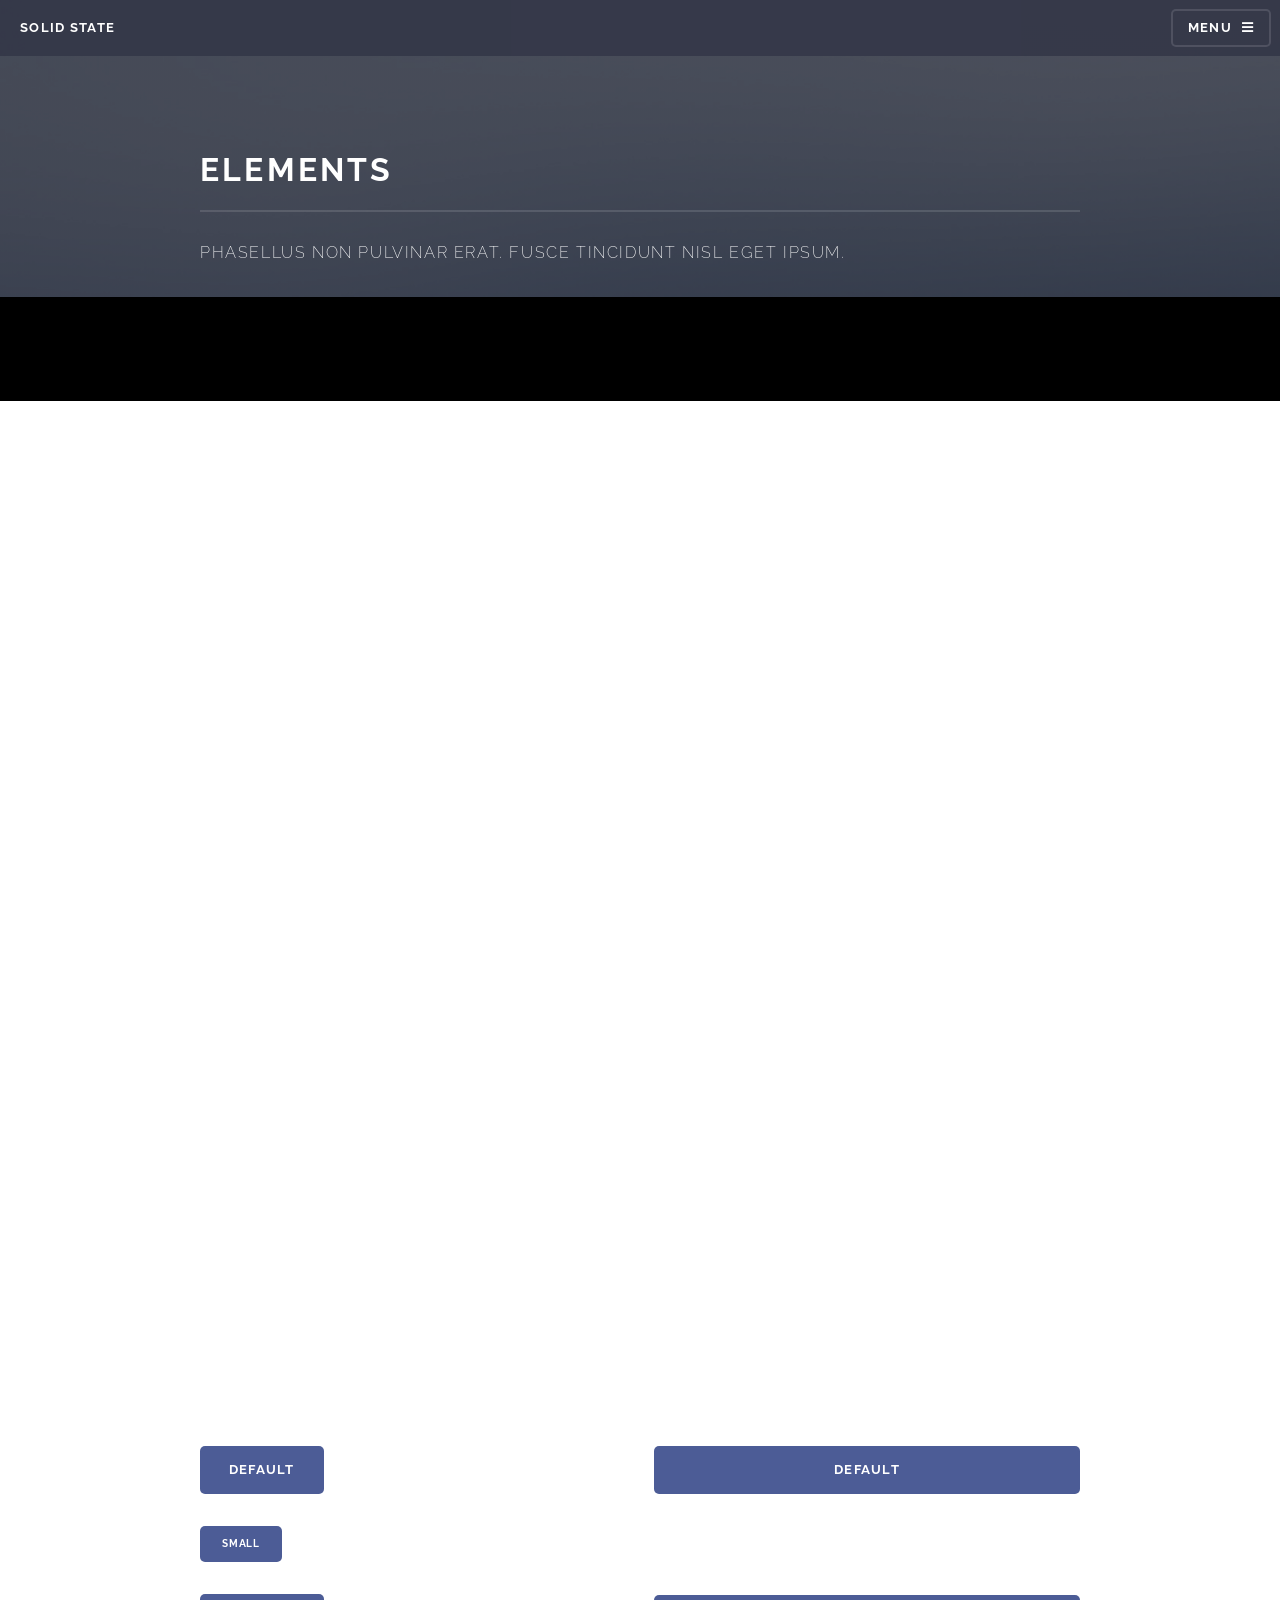
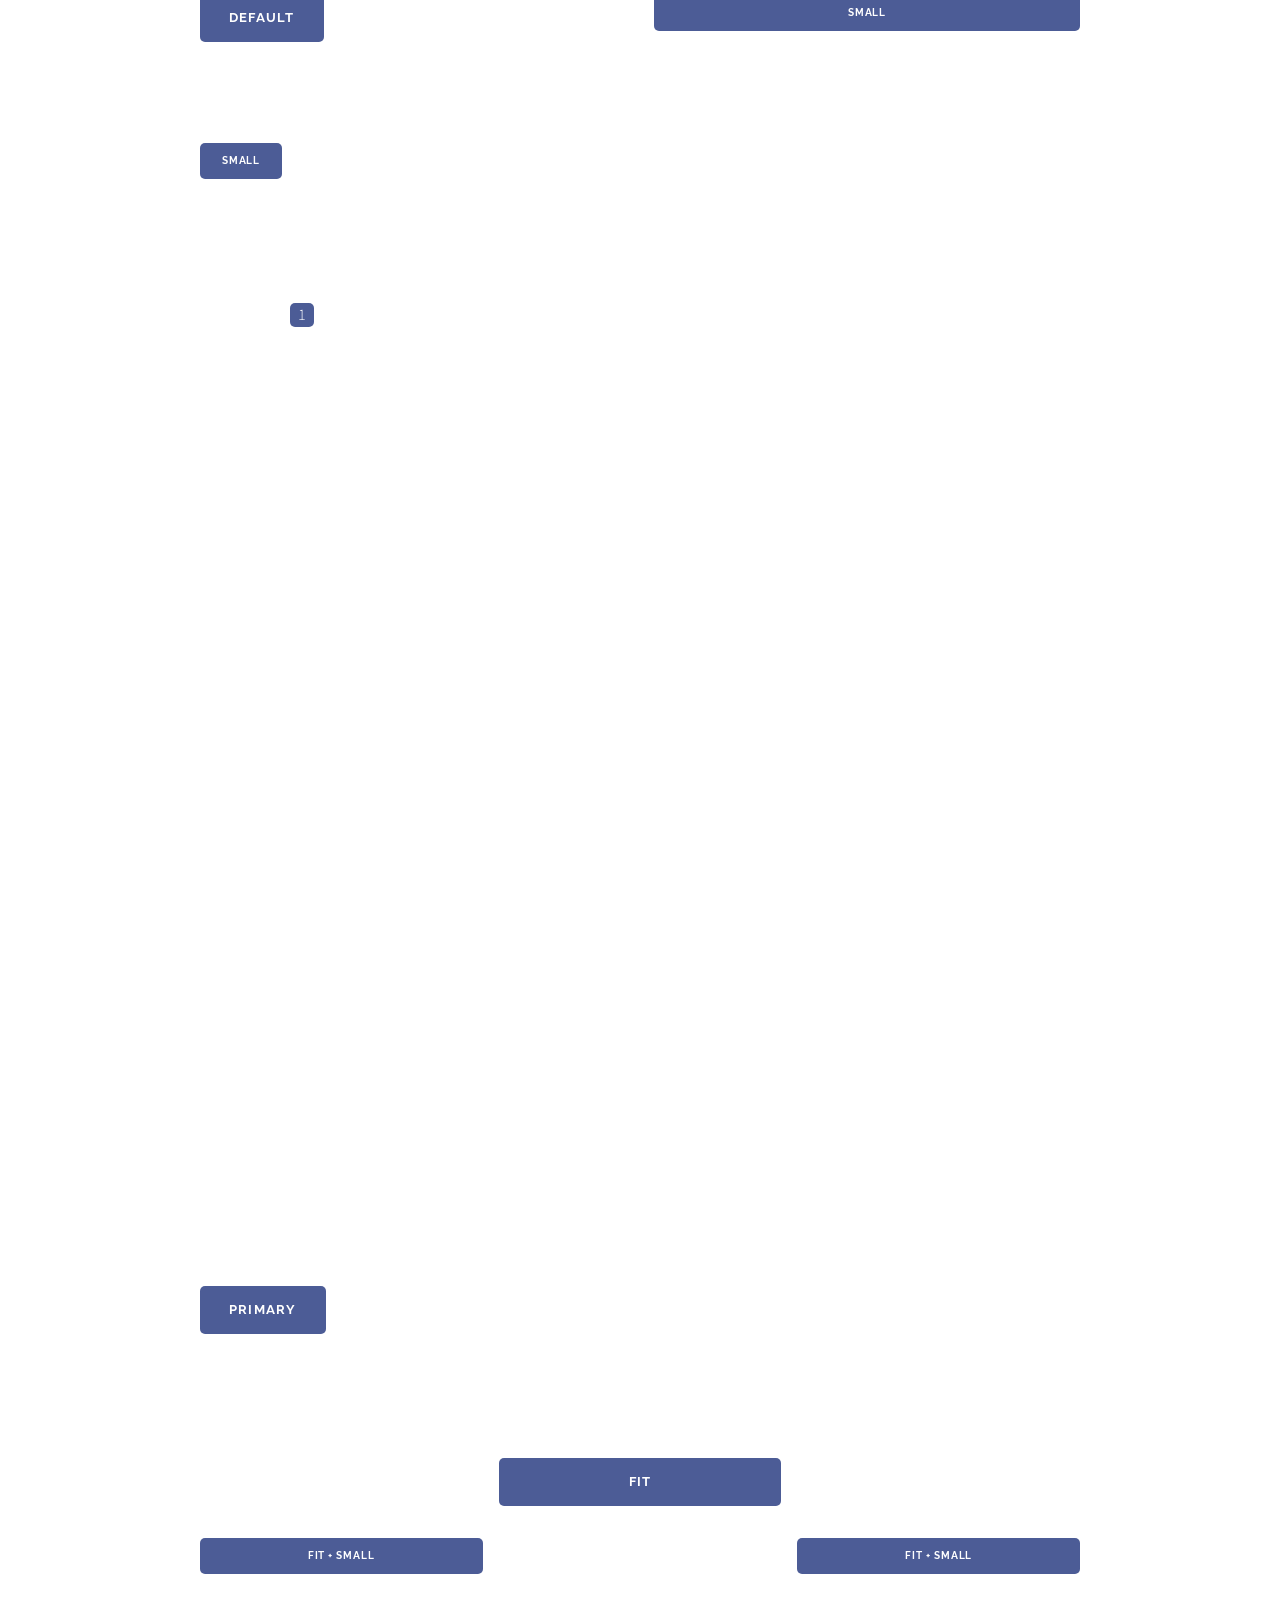
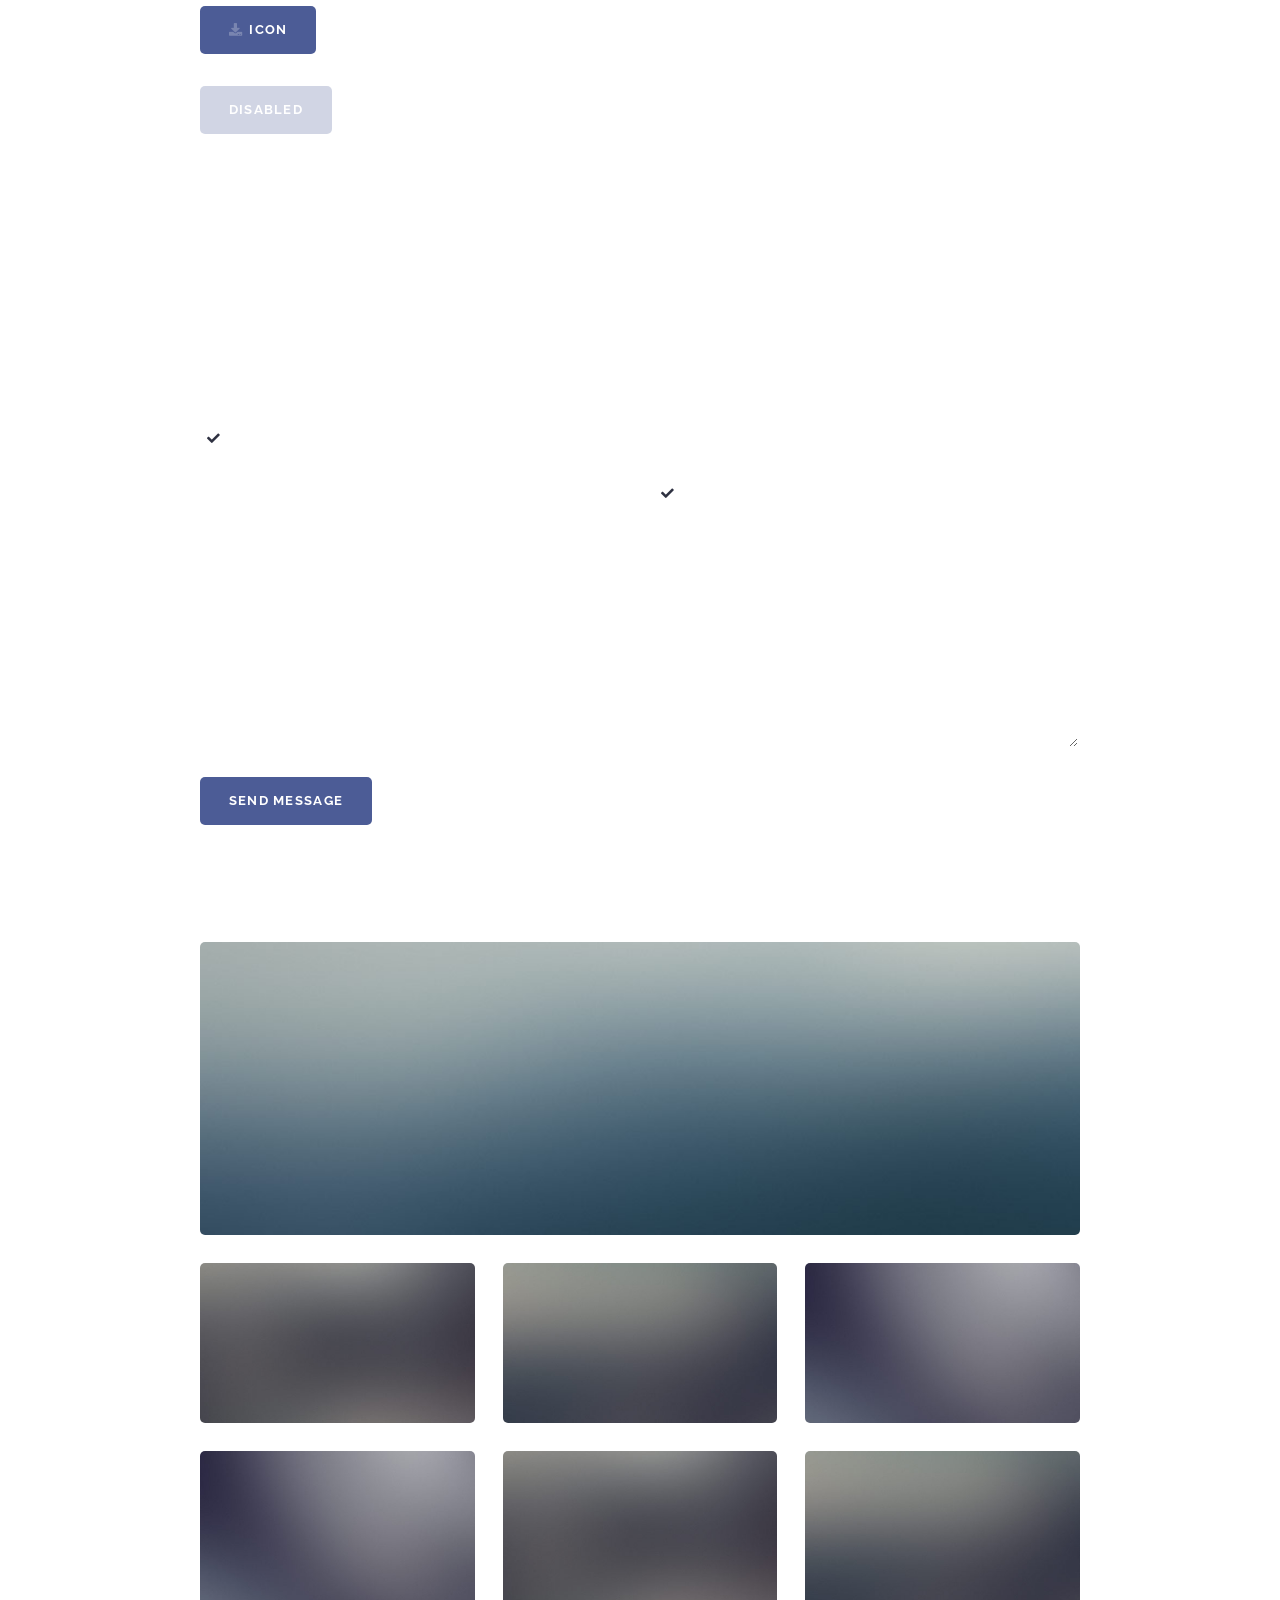
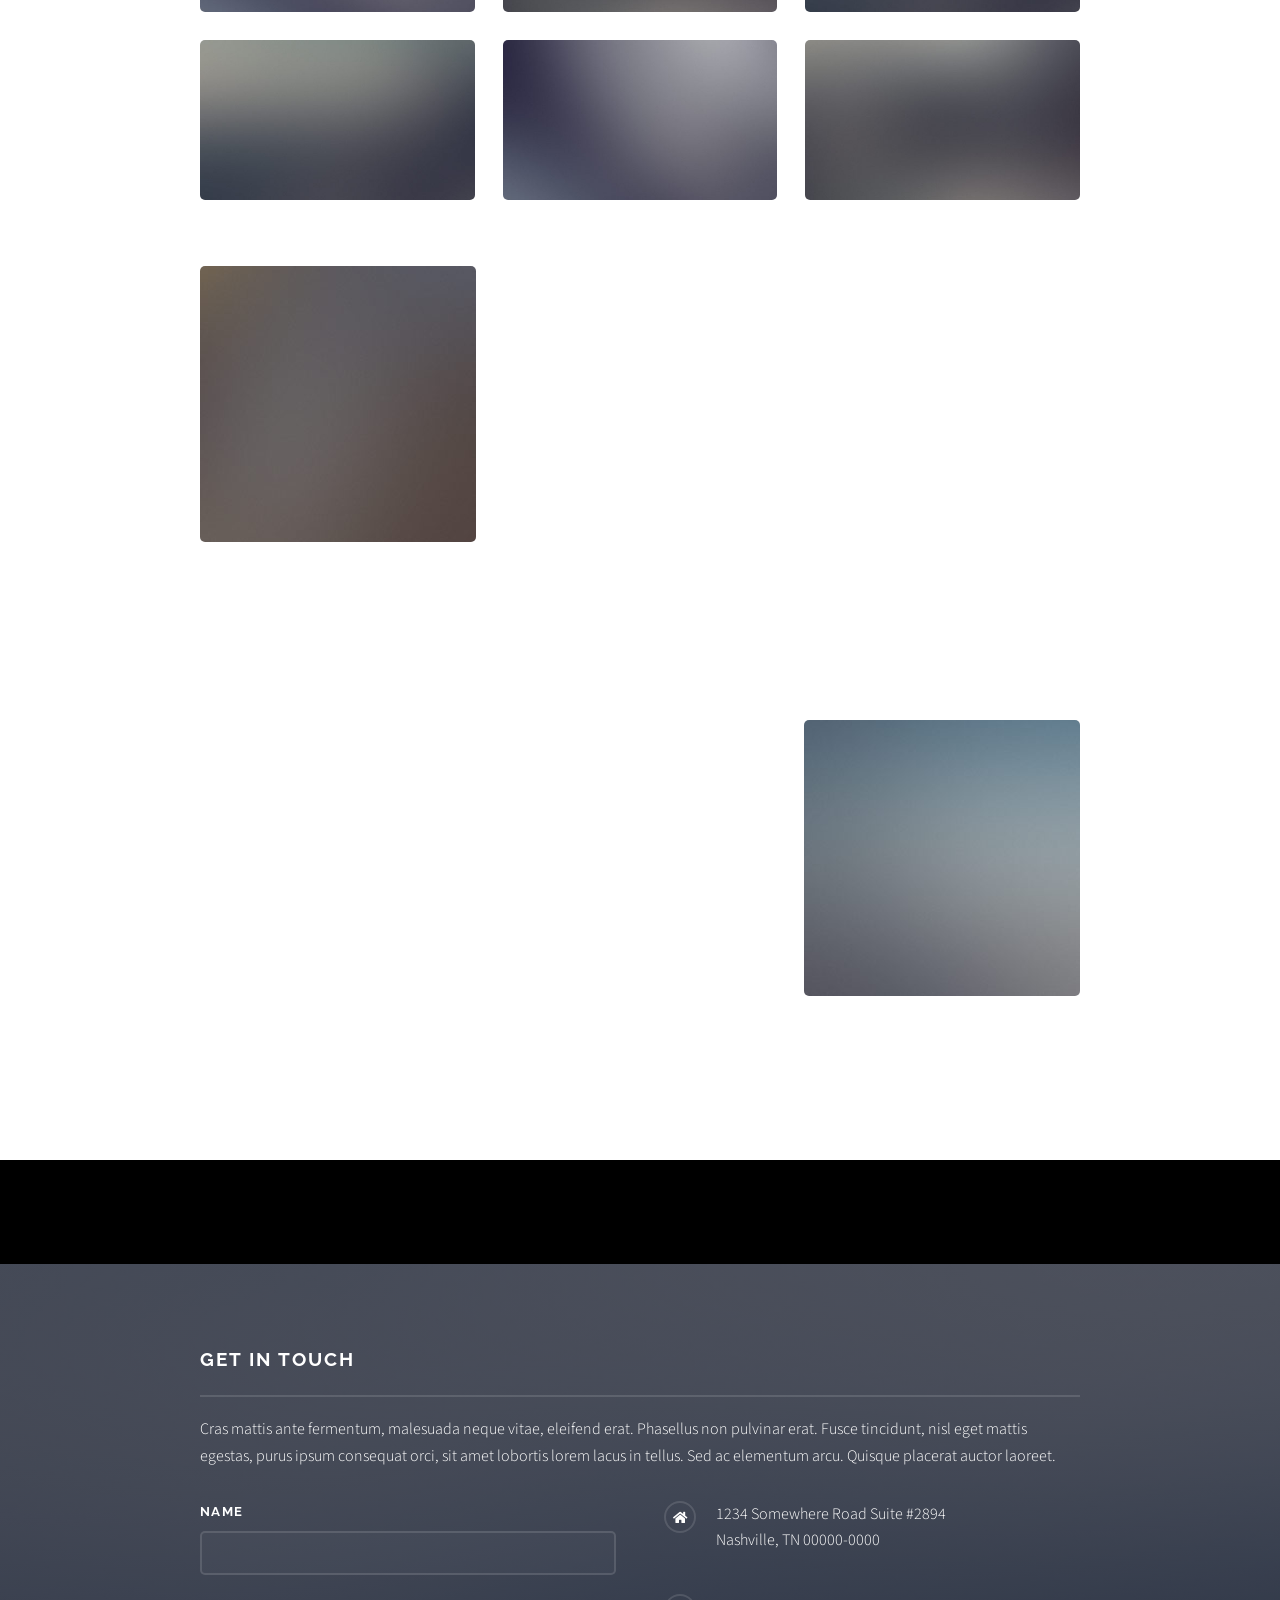
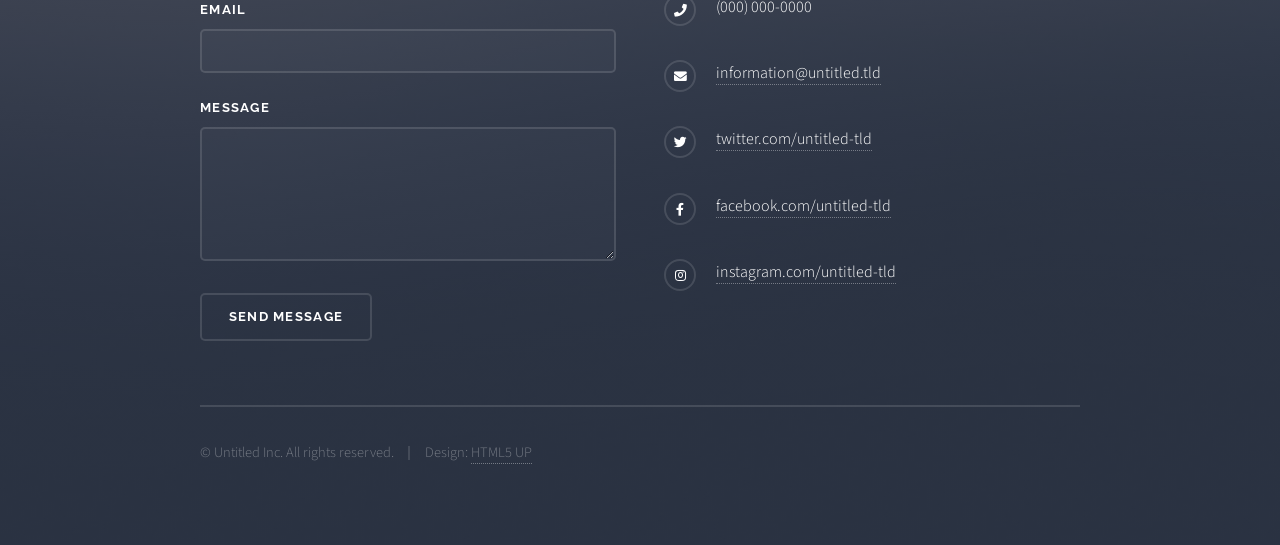
==== commit f9b98b81: "skills set, and bg" ====
--- a/elements.html
+++ b/elements.html
@@ -8,9 +8,219 @@
 	<head>
 		<title>Elements - Solid State by HTML5 UP</title>
 		<meta charset="utf-8" />
-		<meta name="viewport" content="width=device-width, initial-scale=1, user-scalable=no" />
+		<meta name="viewport" content="width=device-width, initial-scale=1, user-scalable=yes, maximum-scale=5" />
 		<link rel="stylesheet" href="assets/css/main.css" />
 		<noscript><link rel="stylesheet" href="assets/css/noscript.css" /></noscript>
+		<style>
+			/* Mobile-specific improvements for elements.html */
+			@media screen and (max-width: 768px) {
+				/* Header improvements */
+				#wrapper > header {
+					padding: 2em 1em !important;
+				}
+				
+				#wrapper > header h2 {
+					font-size: 1.8em !important;
+					margin-bottom: 0.5em !important;
+				}
+				
+				#wrapper > header p {
+					font-size: 1em !important;
+					line-height: 1.6 !important;
+				}
+				
+				/* Content wrapper improvements */
+				.wrapper .inner {
+					padding: 1.5em 1em !important;
+				}
+				
+				.wrapper .inner h3 {
+					font-size: 1.3em !important;
+					margin-bottom: 1em !important;
+				}
+				
+				.wrapper .inner h4 {
+					font-size: 1.1em !important;
+					margin-bottom: 0.8em !important;
+				}
+				
+				.wrapper .inner p {
+					font-size: 0.9em !important;
+					line-height: 1.5 !important;
+					margin-bottom: 1em !important;
+				}
+				
+				/* Row improvements */
+				.row {
+					flex-direction: column !important;
+					gap: 1.5em !important;
+				}
+				
+				.row > * {
+					width: 100% !important;
+					margin: 0 !important;
+				}
+				
+				/* Table improvements */
+				.table-wrapper {
+					overflow-x: auto !important;
+					margin-bottom: 1.5em !important;
+				}
+				
+				.table-wrapper table {
+					min-width: 600px !important;
+					font-size: 0.9em !important;
+				}
+				
+				/* Button improvements */
+				.actions {
+					flex-direction: column !important;
+					gap: 0.8em !important;
+				}
+				
+				.actions li {
+					width: 100% !important;
+				}
+				
+				.actions .button {
+					width: 100% !important;
+					text-align: center !important;
+					padding: 0.8em 1.2em !important;
+				}
+				
+				/* Pagination improvements */
+				.pagination {
+					flex-wrap: wrap !important;
+					gap: 0.5em !important;
+					justify-content: center !important;
+				}
+				
+				.pagination li {
+					margin: 0 !important;
+				}
+				
+				.pagination .page,
+				.pagination .button {
+					padding: 0.6em 0.8em !important;
+					font-size: 0.9em !important;
+				}
+			}
+			
+			@media screen and (max-width: 480px) {
+				/* Header for small screens */
+				#wrapper > header {
+					padding: 1.5em 0.8em !important;
+				}
+				
+				#wrapper > header h2 {
+					font-size: 1.6em !important;
+				}
+				
+				#wrapper > header p {
+					font-size: 0.9em !important;
+				}
+				
+				/* Content wrapper for small screens */
+				.wrapper .inner {
+					padding: 1em 0.8em !important;
+				}
+				
+				.wrapper .inner h3 {
+					font-size: 1.2em !important;
+				}
+				
+				.wrapper .inner h4 {
+					font-size: 1em !important;
+				}
+				
+				.wrapper .inner p {
+					font-size: 0.85em !important;
+				}
+				
+				/* Table for small screens */
+				.table-wrapper table {
+					min-width: 500px !important;
+					font-size: 0.85em !important;
+				}
+				
+				/* Button for small screens */
+				.actions .button {
+					padding: 0.7em 1em !important;
+					font-size: 0.85em !important;
+				}
+				
+				/* Pagination for small screens */
+				.pagination .page,
+				.pagination .button {
+					padding: 0.5em 0.6em !important;
+					font-size: 0.8em !important;
+				}
+			}
+			
+			@media screen and (max-width: 360px) {
+				/* Header for extra small screens */
+				#wrapper > header {
+					padding: 1em 0.5em !important;
+				}
+				
+				#wrapper > header h2 {
+					font-size: 1.5em !important;
+				}
+				
+				#wrapper > header p {
+					font-size: 0.85em !important;
+				}
+				
+				/* Content wrapper for extra small screens */
+				.wrapper .inner {
+					padding: 0.8em 0.5em !important;
+				}
+				
+				.wrapper .inner h3 {
+					font-size: 1.1em !important;
+				}
+				
+				.wrapper .inner h4 {
+					font-size: 0.95em !important;
+				}
+				
+				.wrapper .inner p {
+					font-size: 0.8em !important;
+				}
+				
+				/* Table for extra small screens */
+				.table-wrapper table {
+					min-width: 400px !important;
+					font-size: 0.8em !important;
+				}
+				
+				/* Button for extra small screens */
+				.actions .button {
+					padding: 0.6em 0.8em !important;
+					font-size: 0.8em !important;
+				}
+				
+				/* Pagination for extra small screens */
+				.pagination .page,
+				.pagination .button {
+					padding: 0.4em 0.5em !important;
+					font-size: 0.75em !important;
+				}
+			}
+			
+			/* Touch-friendly improvements */
+			@media (hover: none) and (pointer: coarse) {
+				.actions .button,
+				.pagination .page,
+				.pagination .button {
+					min-height: 44px !important;
+					min-width: 44px !important;
+					display: flex !important;
+					align-items: center !important;
+					justify-content: center !important;
+				}
+			}
+		</style>
 	</head>
 	<body class="is-preload">
 
@@ -284,45 +494,47 @@
 											<div class="row gtr-uniform">
 												<div class="col-6 col-12-xsmall">
 													<label for="demo-name">Name</label>
-													<input type="text" name="demo-name" id="demo-name" value="" />
+													<input type="text" name="demo-name" id="demo-name" value="" placeholder="Jane Doe" />
 												</div>
 												<div class="col-6 col-12-xsmall">
 													<label for="demo-email">Email</label>
-													<input type="email" name="demo-email" id="demo-email" value="" />
+													<input type="email" name="demo-email" id="demo-email" value="" placeholder="jane@untitled.tld" />
 												</div>
 												<div class="col-12">
 													<label for="demo-category">Category</label>
-													<select name="demo-category" id="demo-category">
-														<option value="">-</option>
-														<option value="1">Manufacturing</option>
-														<option value="1">Shipping</option>
-														<option value="1">Administration</option>
-														<option value="1">Human Resources</option>
-													</select>
-												</div>
-												<div class="col-4 col-12-small">
+													<div class="select-wrapper">
+														<select name="demo-category" id="demo-category">
+															<option value="">-</option>
+															<option value="1">Manufacturing</option>
+															<option value="1">Shipping</option>
+															<option value="1">Administration</option>
+															<option value="1">Human Resources</option>
+														</select>
+													</div>
+												</div>
+												<div class="col-4 col-12-medium">
 													<input type="radio" id="demo-priority-low" name="demo-priority" checked>
 													<label for="demo-priority-low">Low Priority</label>
 												</div>
-												<div class="col-4 col-12-small">
+												<div class="col-4 col-12-medium">
 													<input type="radio" id="demo-priority-normal" name="demo-priority">
 													<label for="demo-priority-normal">Normal Priority</label>
 												</div>
-												<div class="col-4 col-12-small">
+												<div class="col-4 col-12-medium">
 													<input type="radio" id="demo-priority-high" name="demo-priority">
 													<label for="demo-priority-high">High Priority</label>
 												</div>
-												<div class="col-6 col-12-small">
+												<div class="col-6 col-12-medium">
 													<input type="checkbox" id="demo-copy" name="demo-copy">
-													<label for="demo-copy">Email me a copy</label>
-												</div>
-												<div class="col-6 col-12-small">
+													<label for="demo-copy">Email me a copy of this message</label>
+												</div>
+												<div class="col-6 col-12-medium">
 													<input type="checkbox" id="demo-human" name="demo-human" checked>
-													<label for="demo-human">Not a robot</label>
+													<label for="demo-human">I am a human and not a robot</label>
 												</div>
 												<div class="col-12">
 													<label for="demo-message">Message</label>
-													<textarea name="demo-message" id="demo-message" rows="6"></textarea>
+													<textarea name="demo-message" id="demo-message" placeholder="Enter your message" rows="6"></textarea>
 												</div>
 												<div class="col-12">
 													<ul class="actions">
@@ -387,7 +599,6 @@
 							</form>
 							<ul class="contact">
 								<li class="icon solid fa-home">
-									Untitled Inc<br />
 									1234 Somewhere Road Suite #2894<br />
 									Nashville, TN 00000-0000
 								</li>
--- a/assets/css/main.css
+++ b/assets/css/main.css
@@ -98,15 +98,10 @@
 		box-sizing: inherit;
 	}
 
-	body {
-		background-color: #2e3141;
-		background-image: linear-gradient(to top, rgba(46, 49, 65, 0.8), rgba(46, 49, 65, 0.8)), url("../../images/bg.jpg");
-		background-size: auto,
- cover;
-		background-attachment: fixed,
- fixed;
-		background-position: center,
- center;
+	body, .wrapper {
+		background: linear-gradient(135deg, #181A20 60%, #232946 100%) !important;
+		background-image: none !important;
+		background-color: transparent !important;
 	}
 
 		body.is-preload *, body.is-preload *:before, body.is-preload *:after {
@@ -4153,4 +4148,465 @@
 			padding: 2em 1.5em 0.1em 1.5em ;
 		}
 
-	}+	}
+
+/* ===== MOBILE RESPONSIVENESS IMPROVEMENTS ===== */
+
+/* Mobile-first responsive improvements */
+@media screen and (max-width: 768px) {
+    /* General text size adjustments for mobile */
+    body, input, select, textarea {
+        font-size: 14px !important;
+        line-height: 1.6;
+    }
+    
+    h1, h2, h3, h4, h5, h6 {
+        line-height: 1.3;
+    }
+    
+    h2 {
+        font-size: 1.8em !important;
+    }
+    
+    h3 {
+        font-size: 1.4em !important;
+    }
+    
+    /* Banner improvements for mobile */
+    #banner .inner {
+        flex-direction: column !important;
+        text-align: center;
+        padding: 2em 1em;
+    }
+    
+    #banner .inner > div {
+        flex: none !important;
+        width: 100% !important;
+        margin: 0 !important;
+    }
+    
+    #banner .inner > div:first-child {
+        margin-bottom: 2em !important;
+    }
+    
+    #banner h2 {
+        font-size: 2em !important;
+        margin-bottom: 0.5em;
+    }
+    
+    #banner p {
+        font-size: 1em !important;
+        margin-bottom: 1.5em;
+    }
+    
+    /* Logo container improvements */
+    .logo {
+        padding: 0.8em !important;
+        margin-top: 1em !important;
+        display: flex !important;
+        flex-wrap: wrap !important;
+        justify-content: center !important;
+        gap: 0.5em !important;
+    }
+    
+    .custom-icon {
+        width: 28px !important;
+        height: 28px !important;
+        margin: 0.2em !important;
+    }
+    
+    /* Profile image improvements */
+    #banner .inner > div:last-child {
+        margin-left: 0 !important;
+    }
+    
+    #banner .inner > div:last-child > div {
+        padding: 0.8em !important;
+    }
+    
+    #banner .inner > div:last-child img {
+        max-width: 200px !important;
+    }
+    
+    /* Section improvements */
+    .wrapper.spotlight .inner {
+        flex-direction: column !important;
+        gap: 2em !important;
+    }
+    
+    .wrapper.spotlight .inner > div {
+        flex: none !important;
+        width: 100% !important;
+        min-width: auto !important;
+    }
+    
+    .wrapper.spotlight .content {
+        order: 2;
+    }
+    
+    .wrapper.spotlight .video-container {
+        order: 1;
+    }
+    
+    /* Video improvements */
+    .video-container video {
+        max-width: 100% !important;
+        border-radius: 10px !important;
+    }
+    
+    /* Features section improvements */
+    .features {
+        gap: 1.5em !important;
+    }
+    
+    .features article {
+        flex: 1 1 100% !important;
+        max-width: 100% !important;
+        min-width: auto !important;
+        margin-bottom: 2em !important;
+    }
+    
+    .features article img {
+        border-radius: 8px !important;
+    }
+    
+    /* Certificate modal improvements */
+    .modal-content {
+        max-width: 95% !important;
+        max-height: 85vh !important;
+    }
+    
+    .close-modal {
+        right: 15px !important;
+        top: 10px !important;
+        font-size: 30px !important;
+    }
+    
+    /* Footer improvements */
+    #footer .inner {
+        padding: 2em 1em !important;
+    }
+    
+    #footer .inner .contact li {
+        margin-bottom: 1em !important;
+        font-size: 0.9em !important;
+    }
+    
+    /* Header improvements */
+    #header h1 {
+        font-size: 1.2em !important;
+    }
+    
+    #header nav a[href="#menu"] {
+        font-size: 0.9em !important;
+        padding: 0.5em 0.8em !important;
+    }
+    
+    /* Menu improvements */
+    #menu .inner {
+        padding: 2em 1em !important;
+    }
+    
+    #menu .links li {
+        margin-bottom: 1em !important;
+    }
+    
+    #menu .links li a {
+        font-size: 1.1em !important;
+        padding: 0.8em 0 !important;
+    }
+}
+
+/* Small mobile devices */
+@media screen and (max-width: 480px) {
+    body, input, select, textarea {
+        font-size: 13px !important;
+    }
+    
+    h2 {
+        font-size: 1.6em !important;
+    }
+    
+    h3 {
+        font-size: 1.3em !important;
+    }
+    
+    /* Banner further improvements */
+    #banner .inner {
+        padding: 1.5em 0.8em !important;
+    }
+    
+    #banner h2 {
+        font-size: 1.8em !important;
+    }
+    
+    #banner p {
+        font-size: 0.9em !important;
+    }
+    
+    /* Logo container for small screens */
+    .logo {
+        padding: 0.6em !important;
+        gap: 0.3em !important;
+    }
+    
+    .custom-icon {
+        width: 24px !important;
+        height: 24px !important;
+        margin: 0.1em !important;
+    }
+    
+    /* Profile image for small screens */
+    #banner .inner > div:last-child img {
+        max-width: 150px !important;
+    }
+    
+    /* Section spacing for small screens */
+    .wrapper.spotlight .inner {
+        gap: 1.5em !important;
+        padding: 1.5em 0.8em !important;
+    }
+    
+    .wrapper.spotlight .content {
+        padding: 0 0.5em !important;
+    }
+    
+    /* Features for small screens */
+    .features {
+        gap: 1em !important;
+    }
+    
+    .features article {
+        margin-bottom: 1.5em !important;
+    }
+    
+    .features article h3 {
+        font-size: 1.2em !important;
+        margin-bottom: 0.5em !important;
+    }
+    
+    .features article p {
+        font-size: 0.9em !important;
+        line-height: 1.5 !important;
+    }
+    
+    /* Footer for small screens */
+    #footer .inner {
+        padding: 1.5em 0.8em !important;
+    }
+    
+    #footer .inner h2 {
+        font-size: 1.4em !important;
+    }
+    
+    #footer .inner .contact li {
+        font-size: 0.85em !important;
+        margin-bottom: 0.8em !important;
+    }
+    
+    /* Header for small screens */
+    #header h1 {
+        font-size: 1.1em !important;
+    }
+    
+    #header nav a[href="#menu"] {
+        font-size: 0.8em !important;
+        padding: 0.4em 0.6em !important;
+    }
+    
+    /* Menu for small screens */
+    #menu .inner {
+        padding: 1.5em 0.8em !important;
+    }
+    
+    #menu .links li a {
+        font-size: 1em !important;
+        padding: 0.6em 0 !important;
+    }
+}
+
+/* Extra small mobile devices */
+@media screen and (max-width: 360px) {
+    body, input, select, textarea {
+        font-size: 12px !important;
+    }
+    
+    h2 {
+        font-size: 1.5em !important;
+    }
+    
+    h3 {
+        font-size: 1.2em !important;
+    }
+    
+    /* Banner for extra small screens */
+    #banner .inner {
+        padding: 1em 0.5em !important;
+    }
+    
+    #banner h2 {
+        font-size: 1.6em !important;
+    }
+    
+    #banner p {
+        font-size: 0.85em !important;
+    }
+    
+    /* Logo container for extra small screens */
+    .logo {
+        padding: 0.5em !important;
+        gap: 0.2em !important;
+    }
+    
+    .custom-icon {
+        width: 20px !important;
+        height: 20px !important;
+        margin: 0.1em !important;
+    }
+    
+    /* Profile image for extra small screens */
+    #banner .inner > div:last-child img {
+        max-width: 120px !important;
+    }
+    
+    /* Section spacing for extra small screens */
+    .wrapper.spotlight .inner {
+        gap: 1em !important;
+        padding: 1em 0.5em !important;
+    }
+    
+    .wrapper.spotlight .content {
+        padding: 0 0.3em !important;
+    }
+    
+    /* Features for extra small screens */
+    .features {
+        gap: 0.8em !important;
+    }
+    
+    .features article {
+        margin-bottom: 1em !important;
+    }
+    
+    .features article h3 {
+        font-size: 1.1em !important;
+    }
+    
+    .features article p {
+        font-size: 0.85em !important;
+    }
+    
+    /* Footer for extra small screens */
+    #footer .inner {
+        padding: 1em 0.5em !important;
+    }
+    
+    #footer .inner h2 {
+        font-size: 1.3em !important;
+    }
+    
+    #footer .inner .contact li {
+        font-size: 0.8em !important;
+        margin-bottom: 0.6em !important;
+    }
+    
+    /* Header for extra small screens */
+    #header h1 {
+        font-size: 1em !important;
+    }
+    
+    #header nav a[href="#menu"] {
+        font-size: 0.75em !important;
+        padding: 0.3em 0.5em !important;
+    }
+    
+    /* Menu for extra small screens */
+    #menu .inner {
+        padding: 1em 0.5em !important;
+    }
+    
+    #menu .links li a {
+        font-size: 0.9em !important;
+        padding: 0.5em 0 !important;
+    }
+}
+
+/* Touch-friendly improvements */
+@media (hover: none) and (pointer: coarse) {
+    /* Larger touch targets */
+    a, button, input[type="submit"] {
+        min-height: 44px !important;
+        min-width: 44px !important;
+        padding: 0.8em 1.2em !important;
+    }
+    
+    /* Better spacing for touch */
+    .features article {
+        padding: 1em !important;
+    }
+    
+    .features article a {
+        display: inline-block !important;
+        padding: 0.8em 1.2em !important;
+        margin-top: 1em !important;
+    }
+    
+    /* Improved modal close button */
+    .close-modal {
+        min-height: 44px !important;
+        min-width: 44px !important;
+        display: flex !important;
+        align-items: center !important;
+        justify-content: center !important;
+    }
+}
+
+/* Landscape orientation improvements */
+@media screen and (max-width: 768px) and (orientation: landscape) {
+    #banner .inner {
+        flex-direction: row !important;
+        align-items: center !important;
+        gap: 2em !important;
+    }
+    
+    #banner .inner > div:first-child {
+        margin-bottom: 0 !important;
+        flex: 1 !important;
+    }
+    
+    #banner .inner > div:last-child {
+        flex: 1 !important;
+    }
+    
+    #banner .inner > div:last-child img {
+        max-width: 120px !important;
+    }
+    
+    .wrapper.spotlight .inner {
+        flex-direction: row !important;
+        align-items: center !important;
+    }
+    
+    .wrapper.spotlight .content {
+        order: 2 !important;
+    }
+    
+    .wrapper.spotlight .video-container {
+        order: 1 !important;
+    }
+}
+
+/* High DPI displays */
+@media (-webkit-min-device-pixel-ratio: 2), (min-resolution: 192dpi) {
+    .custom-icon {
+        image-rendering: -webkit-optimize-contrast;
+        image-rendering: crisp-edges;
+    }
+}
+
+.wrapper:before, .wrapper:after, .wrapper.style2:before, .wrapper.style2:after, .wrapper.style3:before, .wrapper.style3:after, .wrapper.style4:before, .wrapper.style4:after, .wrapper.style5:before, .wrapper.style5:after, .wrapper.style6:before, .wrapper.style6:after, .wrapper.spotlight:before, .wrapper.spotlight:after, .wrapper.spotlight.style2:before, .wrapper.spotlight.style2:after, .wrapper.spotlight.style3:before, .wrapper.spotlight.style3:after, .wrapper.spotlight.style4:before, .wrapper.spotlight.style4:after, .wrapper.spotlight.style5:before, .wrapper.spotlight.style5:after, .wrapper.spotlight.style6:before, .wrapper.spotlight.style6:after {
+  background: #000 !important;
+  background-image: none !important;
+  box-shadow: none !important;
+  content: '' !important;
+}
